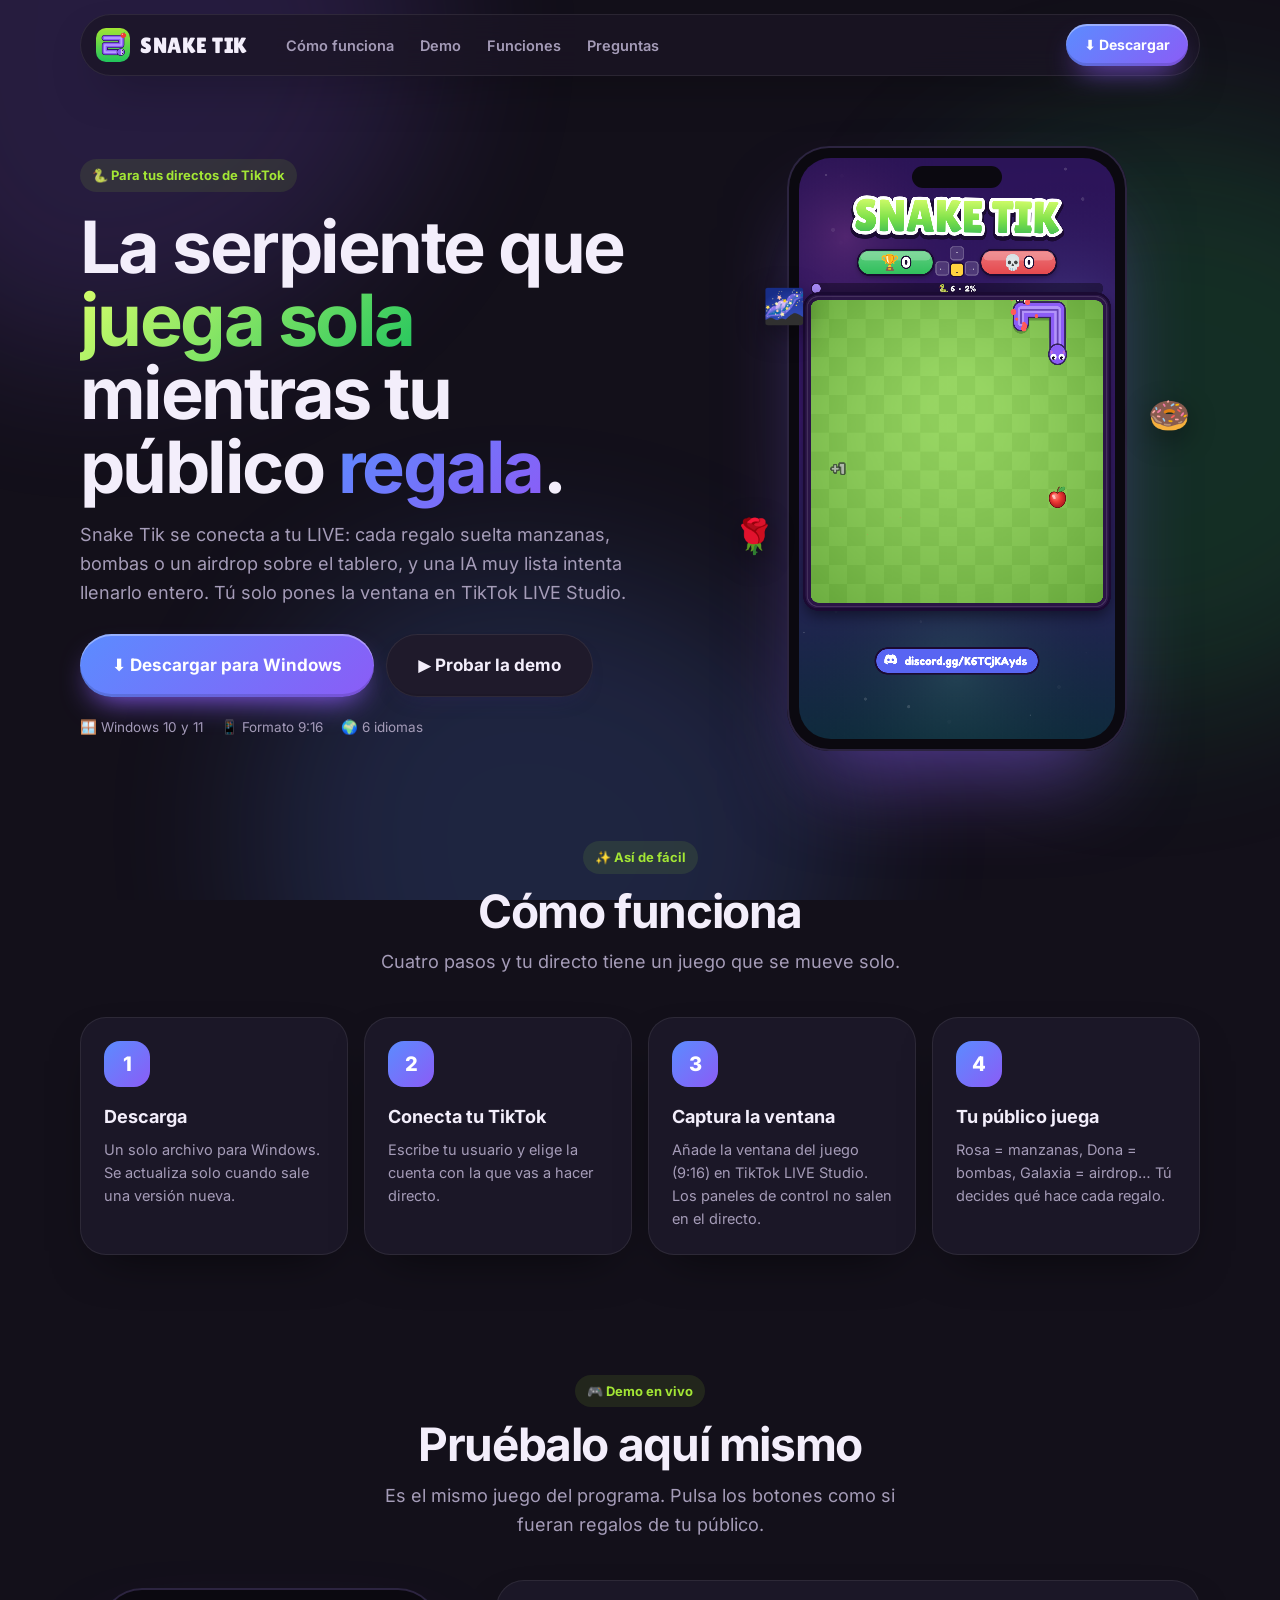
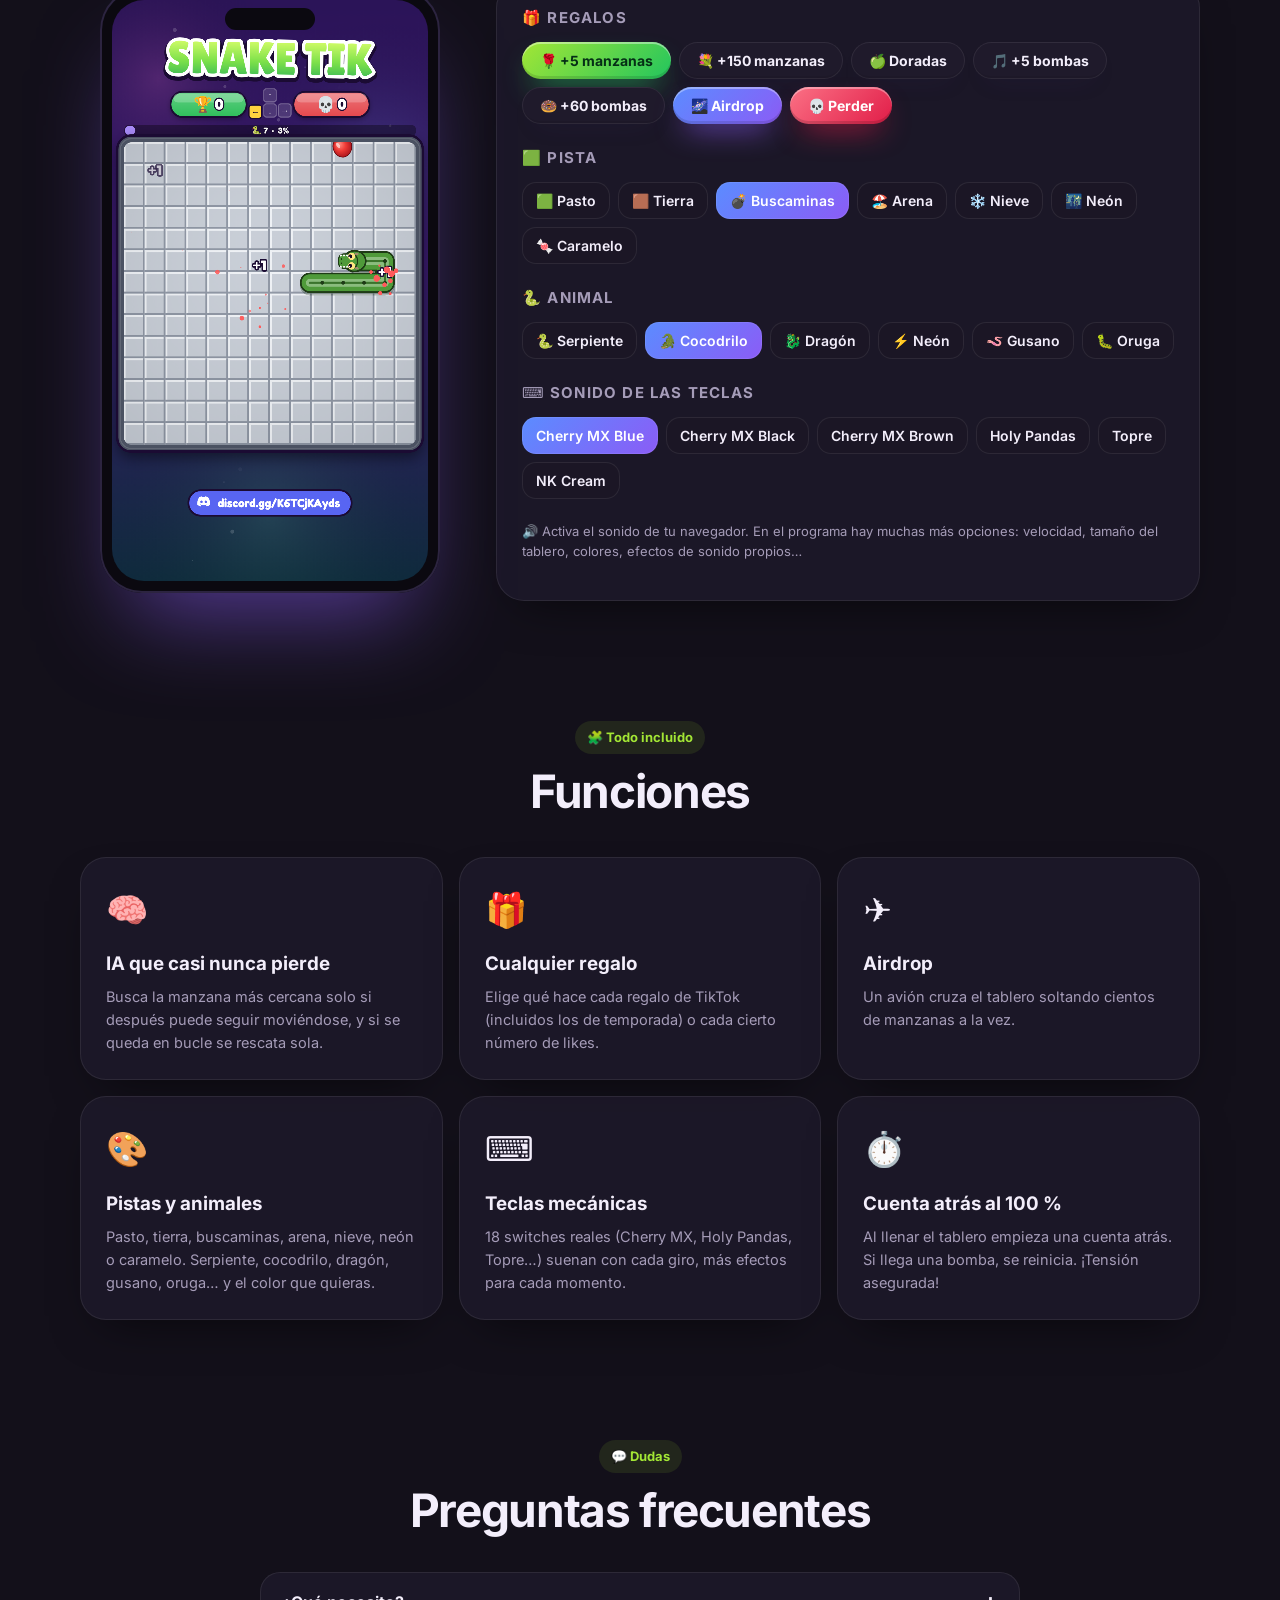
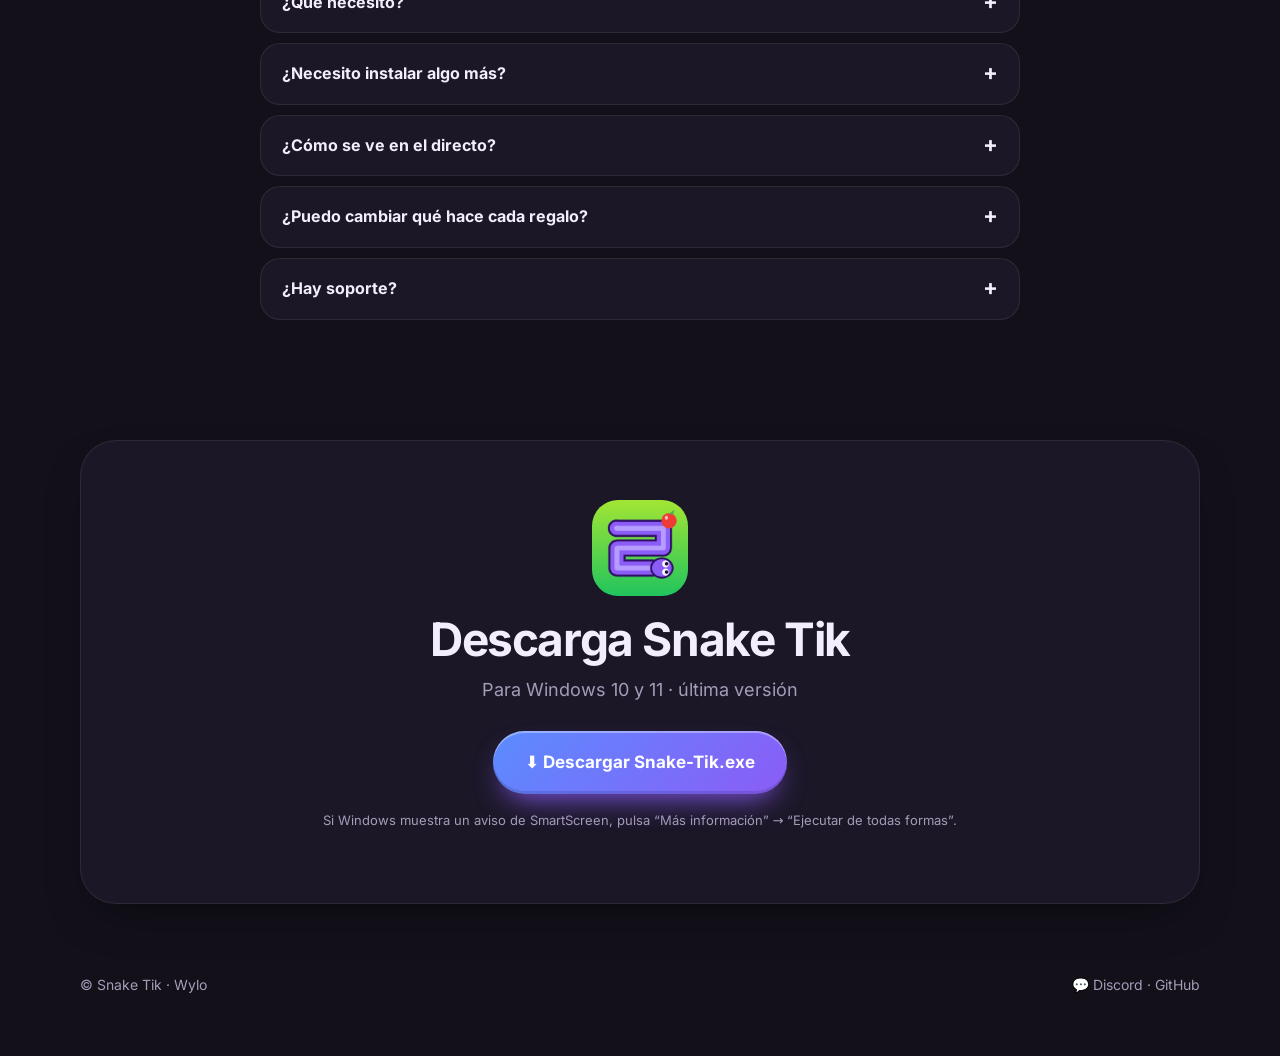
==== index.html @ a133d08a "Web de Snake Tik Co-Authored-By: Claude Opus 5.5 <noreply@anthropic.com>" ====
<!doctype html>
<html lang="es">
<head>
<meta charset="utf-8">
<meta name="viewport" content="width=device-width,initial-scale=1">
<title>Snake Tik · La serpiente que juega sola en tu directo de TikTok</title>
<meta name="description" content="Snake Tik: tu público regala en TikTok LIVE y la serpiente recibe manzanas, bombas o un airdrop. Juega sola con una IA que llena el tablero. Para Windows.">
<link rel="icon" href="/favicon.ico">
<meta property="og:title" content="Snake Tik"><meta property="og:description" content="La serpiente que juega sola en tu directo de TikTok."><meta property="og:image" content="/img/logo.png">
<link rel="stylesheet" href="/styles.css">
</head>
<body>
<div class="blobs"><i></i><i></i><i></i></div>

<nav class="nav">
  <a class="brand" href="#inicio"><img src="/img/logo.png" alt="">SNAKE TIK</a>
  <div class="links"><a href="#como">Cómo funciona</a><a href="#demo">Demo</a><a href="#funciones">Funciones</a><a href="#preguntas">Preguntas</a></div>
  <div class="grow"></div>
  <a class="btn btn-primary btn-sm jelly" href="#descargar">⬇️ Descargar</a>
</nav>

<header class="wrap hero" id="inicio">
  <div class="reveal">
    <span class="eyebrow">🐍 Para tus directos de TikTok</span>
    <h1>La serpiente que <span class="g">juega sola</span> mientras tu público <span class="v">regala</span>.</h1>
    <p class="lead">Snake Tik se conecta a tu LIVE: cada regalo suelta manzanas, bombas o un airdrop sobre el tablero, y una IA muy lista intenta llenarlo entero. Tú solo pones la ventana en TikTok LIVE Studio.</p>
    <div class="cta">
      <a class="btn btn-primary btn-lg jelly" href="#descargar">⬇️ Descargar para Windows</a>
      <a class="btn btn-ghost btn-lg jelly" href="#demo">▶ Probar la demo</a>
    </div>
    <div class="meta"><span>🪟 Windows 10 y 11</span><span>📱 Formato 9:16</span><span>🌍 6 idiomas</span></div>
  </div>
  <div class="reveal" style="position:relative">
    <div class="phone"><canvas id="heroCanvas" width="1080" height="1920"></canvas></div>
    <span class="float-gift" style="left:4%;top:60%">🌹</span>
    <span class="float-gift" style="right:2%;top:40%;animation-delay:-1.4s">🍩</span>
    <span class="float-gift" style="left:10%;top:22%;animation-delay:-2.6s">🌌</span>
  </div>
</header>

<section class="wrap" id="como">
  <div class="center reveal"><span class="eyebrow">✨ Así de fácil</span><h2>Cómo funciona</h2><p class="lead">Cuatro pasos y tu directo tiene un juego que se mueve solo.</p></div>
  <div class="steps">
    <div class="step reveal"><div class="num">1</div><h3>Descarga</h3><p>Un solo archivo para Windows. Se actualiza solo cuando sale una versión nueva.</p></div>
    <div class="step reveal"><div class="num">2</div><h3>Conecta tu TikTok</h3><p>Escribe tu usuario y elige la cuenta con la que vas a hacer directo.</p></div>
    <div class="step reveal"><div class="num">3</div><h3>Captura la ventana</h3><p>Añade la ventana del juego (9:16) en TikTok LIVE Studio. Los paneles de control no salen en el directo.</p></div>
    <div class="step reveal"><div class="num">4</div><h3>Tu público juega</h3><p>Rosa = manzanas, Dona = bombas, Galaxia = airdrop… Tú decides qué hace cada regalo.</p></div>
  </div>
</section>

<section class="wrap" id="demo">
  <div class="center reveal"><span class="eyebrow">🎮 Demo en vivo</span><h2>Pruébalo aquí mismo</h2><p class="lead">Es el mismo juego del programa. Pulsa los botones como si fueran regalos de tu público.</p></div>
  <div class="demo">
    <div class="phone reveal"><canvas id="demoCanvas" width="1080" height="1920"></canvas></div>
    <div class="panel reveal">
      <h3>🎁 Regalos</h3>
      <div class="row">
        <button class="btn btn-green btn-sm jelly" data-gift="apples,5">🌹 +5 manzanas</button>
        <button class="btn btn-ghost btn-sm jelly" data-gift="apples,150">💐 +150 manzanas</button>
        <button class="btn btn-ghost btn-sm jelly" data-gift="gold,3">🍏 Doradas</button>
        <button class="btn btn-ghost btn-sm jelly" data-gift="bombs,5">🎵 +5 bombas</button>
        <button class="btn btn-ghost btn-sm jelly" data-gift="bombs,60">🍩 +60 bombas</button>
        <button class="btn btn-primary btn-sm jelly" data-gift="airdrop,300">🌌 Airdrop</button>
        <button class="btn btn-danger btn-sm jelly" id="dLose">💀 Perder</button>
      </div>
      <h3>🟩 Pista</h3><div class="row" id="dBoards"></div>
      <h3>🐍 Animal</h3><div class="row" id="dAnimals"></div>
      <h3>⌨️ Sonido de las teclas</h3><div class="row" id="dKeys"></div>
      <p class="note">🔊 Activa el sonido de tu navegador. En el programa hay muchas más opciones: velocidad, tamaño del tablero, colores, efectos de sonido propios…</p>
    </div>
  </div>
</section>

<section class="wrap" id="funciones">
  <div class="center reveal"><span class="eyebrow">🧩 Todo incluido</span><h2>Funciones</h2></div>
  <div class="feats">
    <div class="feat reveal"><span class="ic">🧠</span><h3>IA que casi nunca pierde</h3><p>Busca la manzana más cercana solo si después puede seguir moviéndose, y si se queda en bucle se rescata sola.</p></div>
    <div class="feat reveal"><span class="ic">🎁</span><h3>Cualquier regalo</h3><p>Elige qué hace cada regalo de TikTok (incluidos los de temporada) o cada cierto número de likes.</p></div>
    <div class="feat reveal"><span class="ic">✈️</span><h3>Airdrop</h3><p>Un avión cruza el tablero soltando cientos de manzanas a la vez.</p></div>
    <div class="feat reveal"><span class="ic">🎨</span><h3>Pistas y animales</h3><p>Pasto, tierra, buscaminas, arena, nieve, neón o caramelo. Serpiente, cocodrilo, dragón, gusano, oruga… y el color que quieras.</p></div>
    <div class="feat reveal"><span class="ic">⌨️</span><h3>Teclas mecánicas</h3><p>18 switches reales (Cherry MX, Holy Pandas, Topre…) suenan con cada giro, más efectos para cada momento.</p></div>
    <div class="feat reveal"><span class="ic">⏱️</span><h3>Cuenta atrás al 100 %</h3><p>Al llenar el tablero empieza una cuenta atrás. Si llega una bomba, se reinicia. ¡Tensión asegurada!</p></div>
  </div>
</section>

<section class="wrap" id="preguntas">
  <div class="center reveal"><span class="eyebrow">💬 Dudas</span><h2>Preguntas frecuentes</h2></div>
  <div class="faq">
    <details class="reveal"><summary>¿Qué necesito?</summary><p>Un PC con Windows 10 u 11, Google Chrome y TikTok LIVE Studio (u otro programa para emitir) donde capturar la ventana del juego.</p></details>
    <details class="reveal"><summary>¿Necesito instalar algo más?</summary><p>No. Descargas Snake Tik, lo abres y listo. Se actualiza solo.</p></details>
    <details class="reveal"><summary>¿Cómo se ve en el directo?</summary><p>La ventana del juego está en formato vertical 9:16 (1080×1920). El panel donde configuras todo y el botón de perder no salen en el directo.</p></details>
    <details class="reveal"><summary>¿Puedo cambiar qué hace cada regalo?</summary><p>Sí: cualquier regalo activo de TikTok puede dar manzanas, manzanas doradas, bombas o un airdrop, en la cantidad que quieras.</p></details>
    <details class="reveal"><summary>¿Hay soporte?</summary><p>Sí, en nuestro Discord: <a href="https://discord.gg/K6TCjKAyds" target="_blank" rel="noopener">discord.gg/K6TCjKAyds</a></p></details>
  </div>
</section>

<section class="wrap" id="descargar">
  <div class="download reveal">
    <img src="/img/logo.png" alt="Snake Tik">
    <h2>Descarga Snake Tik</h2>
    <p class="lead" style="margin:0 auto 26px">Para Windows 10 y 11 · <span id="ver">última versión</span></p>
    <a class="btn btn-primary btn-lg jelly" id="dl" href="https://github.com/cristiancordova1207/Snake-Tik---Releases/raw/main/Snake-Tik.exe">⬇️ Descargar Snake-Tik.exe</a>
    <p class="note" style="margin-top:16px">Si Windows muestra un aviso de SmartScreen, pulsa “Más información” → “Ejecutar de todas formas”.</p>
  </div>
</section>

<div class="wrap"><footer><span>© Snake Tik · Wylo</span><span><a href="https://discord.gg/K6TCjKAyds" target="_blank" rel="noopener">💬 Discord</a> · <a href="https://github.com/cristiancordova1207/Snake-Tik---Releases" target="_blank" rel="noopener">GitHub</a></span></footer></div>

<script src="/ui/snake-core.js"></script>
<script src="/ui/sfx.js"></script>
<script src="/ui/i18n.js"></script>
<script src="/ui/render.js"></script>
<script src="/main.js"></script>
</body>
</html>
---- styles.css ----
@font-face { font-family: Inter; src: url(/ui/fonts/Inter.woff2) format('woff2'); font-weight: 100 900; font-display: swap; }
@font-face { font-family: Lilita; src: url(/ui/fonts/LilitaOne.woff2) format('woff2'); font-display: swap; }
@font-face { font-family: Fredoka; src: url(/ui/fonts/Fredoka.woff2) format('woff2'); font-weight: 300 700; font-display: swap; }
:root {
  --bg: #13101a; --bg2: #1b1625; --card: #1f1a2bcc; --card-solid: #1f1a2b; --text: #f3eefb; --muted: #a59cb8; --line: #ffffff14;
  --violet: #8b5cf6; --blue: #5b8cff; --pink: #ff7aa2; --green: #4ade80; --lime: #a3e635; --amber: #ffb648;
  --grad: linear-gradient(135deg, var(--blue), var(--violet)); --grad-green: linear-gradient(135deg, #a3e635, #22c55e);
  --shadow: 0 20px 50px -24px rgba(0, 0, 0, .7);
  --spring: cubic-bezier(.34, 1.56, .64, 1); --out: cubic-bezier(.16, 1, .3, 1);
  color-scheme: dark;
}
* { box-sizing: border-box; }
html { scroll-behavior: smooth; }
body { margin: 0; font: 16px/1.6 Inter, system-ui, sans-serif; color: var(--text); background: var(--bg); overflow-x: hidden; }
a { color: inherit; }
img { display: block; }

.blobs { position: fixed; inset: 0; z-index: -1; overflow: hidden; pointer-events: none; }
.blobs i { position: absolute; width: 46vmax; height: 46vmax; filter: blur(80px); opacity: .17; border-radius: 42% 58% 63% 37% / 41% 44% 56% 59%; animation: blob 22s ease-in-out infinite alternate; }
.blobs i:nth-child(1) { background: #8b5cf6; top: -18vmax; left: -12vmax; }
.blobs i:nth-child(2) { background: #22c55e; top: 10vmax; right: -16vmax; animation-delay: -6s; animation-duration: 26s; }
.blobs i:nth-child(3) { background: #5b8cff; bottom: -20vmax; left: 20vmax; animation-delay: -12s; }
@keyframes blob {
  0% { transform: translate(0, 0) rotate(0) scale(1); }
  50% { transform: translate(6vmax, 4vmax) rotate(40deg) scale(1.08); border-radius: 60% 40% 35% 65% / 55% 62% 38% 45%; }
  100% { transform: translate(-4vmax, 6vmax) rotate(-20deg) scale(.95); }
}

/* ---------- botones gelatinosos (como fluxy) ---------- */
.btn { position: relative; display: inline-flex; align-items: center; justify-content: center; gap: 10px; text-decoration: none; font-weight: 700; border: 0; cursor: pointer; border-radius: 999px;
  padding: 14px 24px; font-size: 15.5px; font-family: inherit; color: var(--text); transition: transform .35s var(--spring), box-shadow .3s; overflow: hidden; }
.btn-sm { padding: 10px 18px; font-size: 14px; }
.btn-lg { padding: 18px 32px; font-size: 17px; }
.btn-primary { background: var(--grad); color: #fff; box-shadow: inset 0 2px 0 rgba(255,255,255,.35), inset 0 -3px 0 rgba(0,0,0,.12), 0 14px 30px -12px var(--violet); }
.btn-green { background: var(--grad-green); color: #052e16; box-shadow: inset 0 2px 0 rgba(255,255,255,.4), inset 0 -3px 0 rgba(0,0,0,.12), 0 14px 30px -12px #22c55e; }
.btn-ghost { background: var(--card-solid); color: var(--text); box-shadow: inset 0 -3px 0 rgba(0,0,0,.06), 0 10px 26px -16px rgba(60, 40, 120, .4), inset 0 0 0 1px var(--line); }
.btn-danger { background: linear-gradient(135deg, #fb7185, #e11d48); color: #fff; box-shadow: inset 0 2px 0 rgba(255,255,255,.35), inset 0 -3px 0 rgba(0,0,0,.15), 0 14px 30px -12px #e11d48; }
.btn:hover { transform: translateY(-3px) scale(1.04); }
.btn:active { transform: scale(1.1, .86); transition-duration: .08s; }
.jelly.wobble { animation: jelly .7s var(--spring); }
@keyframes jelly { 0% { transform: scale(1); } 25% { transform: scale(1.14, .84); } 45% { transform: scale(.9, 1.1); } 65% { transform: scale(1.05, .96); } 82% { transform: scale(.98, 1.02); } 100% { transform: scale(1); } }
.btn .goo { position: absolute; width: 12px; height: 12px; margin: -6px 0 0 -6px; border-radius: 50%; background: #fff; opacity: .35; pointer-events: none; animation: goo .7s var(--out) forwards; }
@keyframes goo { to { transform: scale(18); opacity: 0; } }

/* ---------- navegación ---------- */
.nav { position: sticky; top: 14px; z-index: 10; margin: 14px auto 0; width: min(1120px, calc(100% - 32px)); display: flex; align-items: center; gap: 8px; padding: 10px 12px 10px 16px;
  border-radius: 999px; background: rgba(27, 22, 37, .72); backdrop-filter: blur(14px); box-shadow: inset 0 0 0 1px var(--line), var(--shadow); }
.brand { display: flex; align-items: center; gap: 10px; text-decoration: none; font: 22px Lilita, sans-serif; letter-spacing: .5px; }
.brand img { width: 34px; height: 34px; border-radius: 10px; }
.nav .links { display: flex; gap: 2px; margin-left: 18px; }
.nav .links a { text-decoration: none; color: var(--muted); font-weight: 600; font-size: 14.5px; padding: 8px 12px; border-radius: 12px; transition: color .2s, background .2s; }
.nav .links a:hover { color: var(--text); background: rgba(255,255,255,.05); }
.nav .grow { flex: 1; }

/* ---------- secciones ---------- */
.wrap { width: min(1120px, calc(100% - 32px)); margin: 0 auto; }
section { padding: 90px 0 30px; }
.eyebrow { display: inline-flex; align-items: center; gap: 8px; font-size: 13px; font-weight: 700; color: var(--lime); background: rgba(163, 230, 53, .1); padding: 6px 12px; border-radius: 999px; }
h1 { font-size: clamp(42px, 6vw, 72px); line-height: 1.02; letter-spacing: -.035em; margin: 18px 0; }
h1 .g { background: linear-gradient(135deg, #d9ff6b, #22c55e); -webkit-background-clip: text; background-clip: text; color: transparent; }
h1 .v { background: var(--grad); -webkit-background-clip: text; background-clip: text; color: transparent; }
h2 { font-size: clamp(30px, 4vw, 46px); letter-spacing: -.03em; margin: 12px 0; line-height: 1.1; }
.lead { color: var(--muted); font-size: 18px; max-width: 560px; }
.center { text-align: center; }
.center .lead { margin: 0 auto; }

/* héroe */
.hero { display: grid; grid-template-columns: 1.1fr .9fr; gap: 40px; align-items: center; padding-top: 70px; }
.hero .cta { display: flex; gap: 12px; flex-wrap: wrap; margin-top: 26px; }
.hero .meta { display: flex; gap: 18px; margin-top: 20px; color: var(--muted); font-size: 13.5px; flex-wrap: wrap; }
.phone { position: relative; width: min(340px, 82vw); aspect-ratio: 9 / 16; margin: 0 auto; border-radius: 42px; padding: 12px; background: #0b0910;
  box-shadow: inset 0 0 0 2px #2c2440, 0 50px 90px -30px rgba(139, 92, 246, .55); animation: bob 6s ease-in-out infinite; }
.phone canvas { width: 100%; height: 100%; border-radius: 32px; display: block; }
.phone::before { content: ""; position: absolute; top: 20px; left: 50%; width: 90px; height: 22px; margin-left: -45px; border-radius: 999px; background: #0b0910; z-index: 2; }
@keyframes bob { 50% { transform: translateY(-12px) rotate(-1deg); } }
.float-gift { position: absolute; font-size: 34px; animation: up 4s ease-in-out infinite; filter: drop-shadow(0 8px 14px rgba(0,0,0,.4)); }
@keyframes up { 0% { transform: translateY(10px) scale(.9); opacity: 0; } 20% { opacity: 1; } 100% { transform: translateY(-120px) scale(1.1); opacity: 0; } }

/* pasos */
.steps { display: grid; grid-template-columns: repeat(4, 1fr); gap: 16px; margin-top: 40px; }
.step { background: var(--card); border-radius: 26px; padding: 24px; box-shadow: inset 0 0 0 1px var(--line), var(--shadow); transition: transform .4s var(--spring); }
.step:hover { transform: translateY(-8px) rotate(-1deg); }
.step .num { width: 46px; height: 46px; border-radius: 16px; display: grid; place-items: center; font-weight: 800; font-size: 20px; color: #fff; background: var(--grad); }
.step:hover .num { animation: jelly .7s var(--spring); }
.step h3 { margin: 16px 0 6px; font-size: 18px; }
.step p { margin: 0; color: var(--muted); font-size: 14.5px; }

/* demo */
.demo { display: grid; grid-template-columns: 380px 1fr; gap: 36px; align-items: center; margin-top: 40px; }
.panel { background: var(--card); border-radius: 28px; padding: 26px; box-shadow: inset 0 0 0 1px var(--line), var(--shadow); }
.panel h3 { margin: 0 0 12px; font-size: 15px; color: var(--muted); text-transform: uppercase; letter-spacing: .08em; }
.panel .row { display: flex; gap: 8px; flex-wrap: wrap; margin-bottom: 22px; }
.chip { border: 0; cursor: pointer; padding: 10px 14px; border-radius: 14px; background: var(--bg2); color: var(--text); font: 600 14px Inter, sans-serif; box-shadow: inset 0 0 0 1px var(--line); transition: transform .3s var(--spring); }
.chip:hover { transform: translateY(-3px); }
.chip.on { background: var(--grad); color: #fff; }
.note { color: var(--muted); font-size: 13px; }

/* características */
.feats { display: grid; grid-template-columns: repeat(3, 1fr); gap: 16px; margin-top: 40px; }
.feat { background: var(--card); border-radius: 26px; padding: 26px; box-shadow: inset 0 0 0 1px var(--line), var(--shadow); transition: transform .4s var(--spring); }
.feat:hover { transform: translateY(-6px) scale(1.02); }
.feat .ic { font-size: 34px; display: inline-block; transition: transform .5s var(--spring); }
.feat:hover .ic { transform: rotate(-10deg) scale(1.2); }
.feat h3 { margin: 12px 0 6px; }
.feat p { margin: 0; color: var(--muted); font-size: 14.5px; }

/* preguntas */
.faq { max-width: 760px; margin: 36px auto 0; display: grid; gap: 10px; }
.faq details { background: var(--card); border-radius: 20px; padding: 18px 22px; box-shadow: inset 0 0 0 1px var(--line); }
.faq summary { cursor: pointer; font-weight: 700; list-style: none; display: flex; justify-content: space-between; }
.faq summary::after { content: "+"; font-size: 22px; line-height: 1; transition: transform .3s var(--spring); }
.faq details[open] summary::after { transform: rotate(45deg); }
.faq p { color: var(--muted); margin: 10px 0 0; }

/* descarga */
.download { text-align: center; background: var(--card); border-radius: 36px; padding: 60px 30px; box-shadow: inset 0 0 0 1px var(--line), var(--shadow); position: relative; overflow: hidden; }
.download img { width: 96px; height: 96px; border-radius: 26px; margin: 0 auto 18px; animation: bob 5s ease-in-out infinite; }
footer { padding: 40px 0 60px; color: var(--muted); font-size: 14px; display: flex; gap: 16px; justify-content: space-between; flex-wrap: wrap; }
footer a { text-decoration: none; }
footer a:hover { color: var(--text); }

/* aparición al hacer scroll */
.reveal { opacity: 0; transform: translateY(26px); transition: opacity .8s var(--out), transform .8s var(--out); }
.reveal.in { opacity: 1; transform: none; }

@media (max-width: 900px) {
  .hero, .demo { grid-template-columns: 1fr; }
  .steps, .feats { grid-template-columns: 1fr 1fr; }
  .nav .links { display: none; }
}
@media (max-width: 560px) { .steps, .feats { grid-template-columns: 1fr; } }
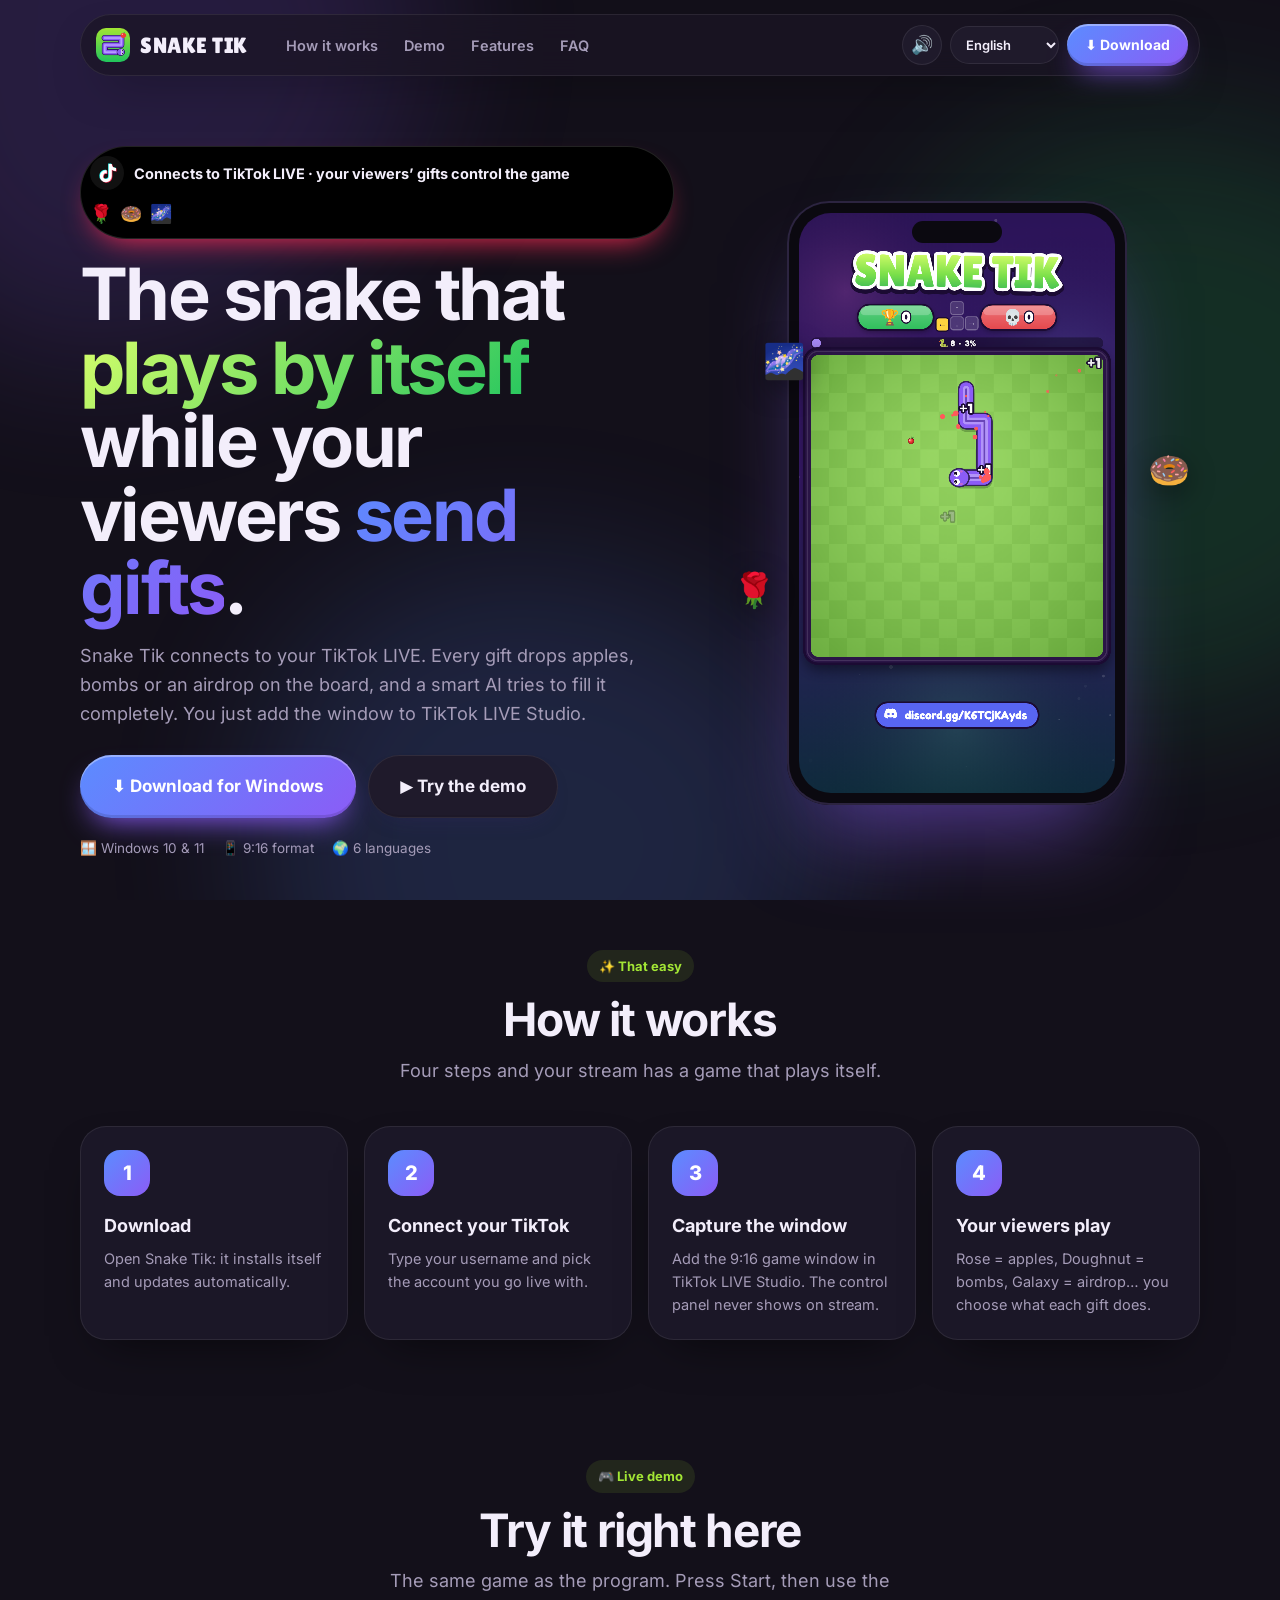
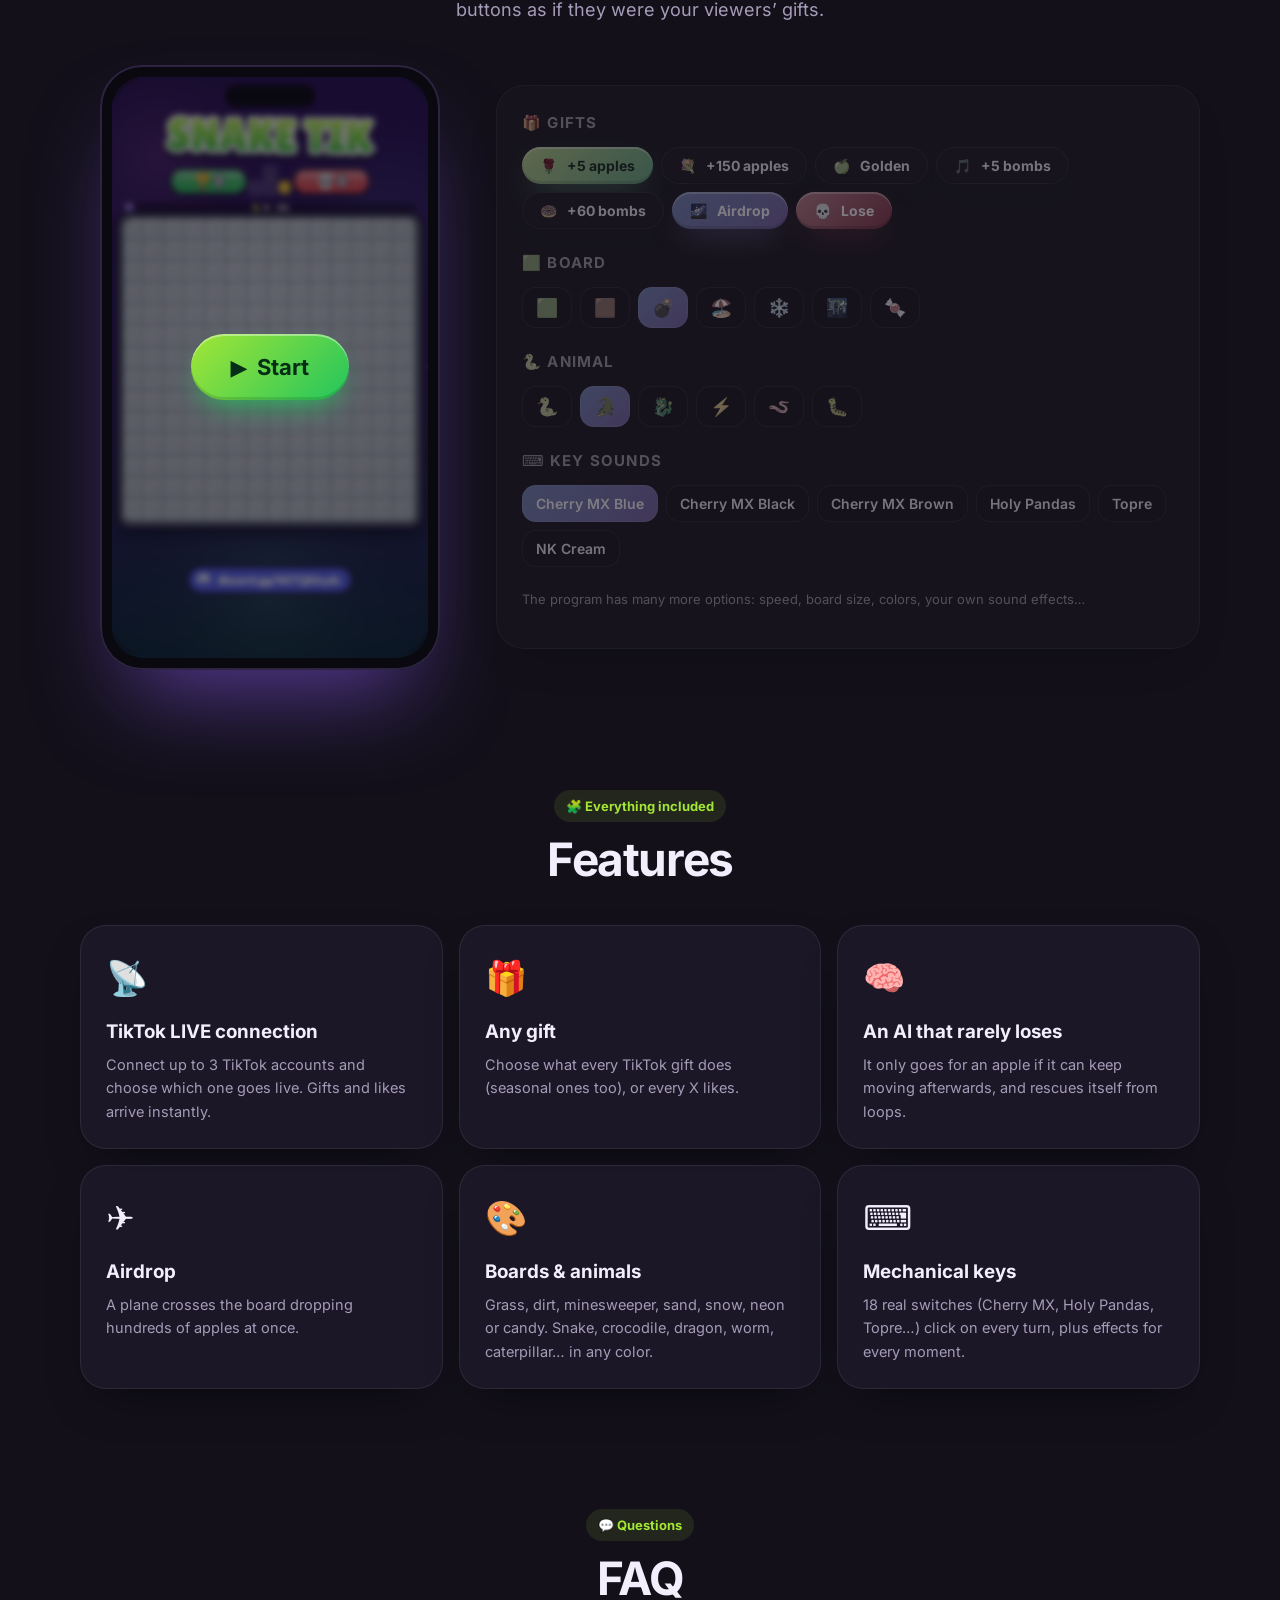
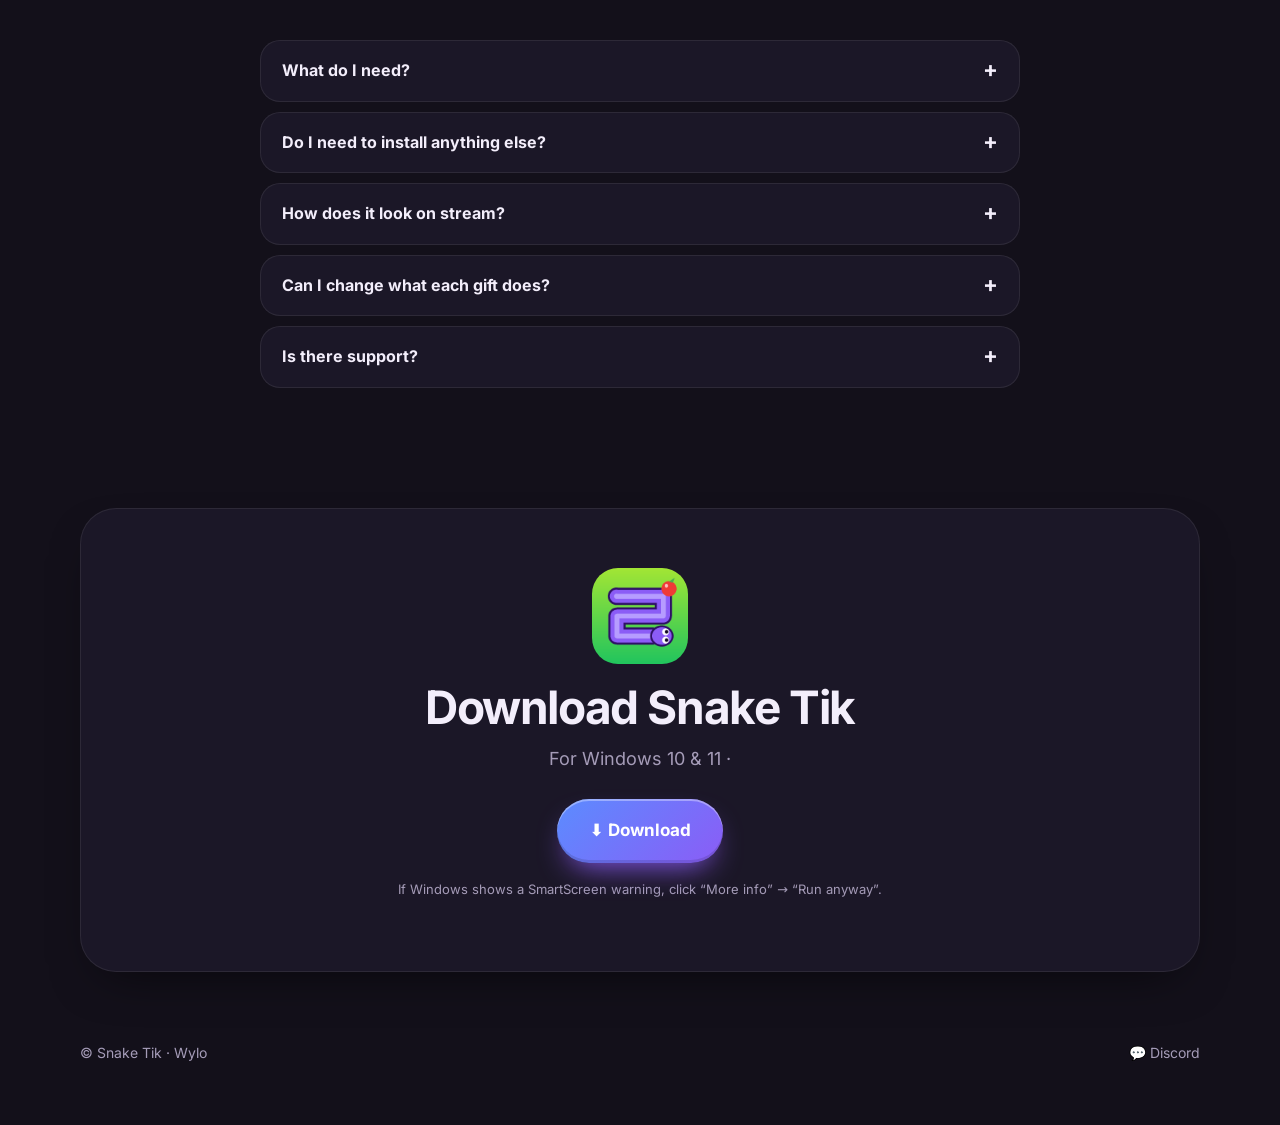
==== commit e68e407a: "Web en inglés con idiomas, botón Start en la demo, silenciar, TikTok primero y descarga directa Co-A" ====
--- a/index.html
+++ b/index.html
@@ -1,34 +1,40 @@
 <!doctype html>
-<html lang="es">
+<html lang="en">
 <head>
 <meta charset="utf-8">
 <meta name="viewport" content="width=device-width,initial-scale=1">
-<title>Snake Tik · La serpiente que juega sola en tu directo de TikTok</title>
-<meta name="description" content="Snake Tik: tu público regala en TikTok LIVE y la serpiente recibe manzanas, bombas o un airdrop. Juega sola con una IA que llena el tablero. Para Windows.">
+<title>Snake Tik · The snake game for your TikTok LIVE</title>
+<meta name="description" content="Snake Tik connects to your TikTok LIVE: your viewers' gifts drop apples, bombs or an airdrop on the board while the snake plays by itself. For Windows.">
 <link rel="icon" href="/favicon.ico">
-<meta property="og:title" content="Snake Tik"><meta property="og:description" content="La serpiente que juega sola en tu directo de TikTok."><meta property="og:image" content="/img/logo.png">
-<link rel="stylesheet" href="/styles.css">
+<meta property="og:title" content="Snake Tik"><meta property="og:description" content="The snake game controlled by your TikTok LIVE gifts."><meta property="og:image" content="/img/logo.png">
+<link rel="stylesheet" href="/styles.css?v=101">
 </head>
 <body>
 <div class="blobs"><i></i><i></i><i></i></div>
 
 <nav class="nav">
-  <a class="brand" href="#inicio"><img src="/img/logo.png" alt="">SNAKE TIK</a>
-  <div class="links"><a href="#como">Cómo funciona</a><a href="#demo">Demo</a><a href="#funciones">Funciones</a><a href="#preguntas">Preguntas</a></div>
+  <a class="brand" href="#top"><img src="/img/logo.png" alt="">SNAKE TIK</a>
+  <div class="links"><a href="#how" data-t="navHow"></a><a href="#demo" data-t="navDemo"></a><a href="#features" data-t="navFeatures"></a><a href="#faq" data-t="navFaq"></a></div>
   <div class="grow"></div>
-  <a class="btn btn-primary btn-sm jelly" href="#descargar">⬇️ Descargar</a>
+  <button class="icon-btn" id="mute" title="Sound"></button>
+  <select id="lang" class="lang" aria-label="Language"></select>
+  <a class="btn btn-primary btn-sm jelly dl" href="/download" data-t="download"></a>
 </nav>
 
-<header class="wrap hero" id="inicio">
+<header class="wrap hero" id="top">
   <div class="reveal">
-    <span class="eyebrow">🐍 Para tus directos de TikTok</span>
-    <h1>La serpiente que <span class="g">juega sola</span> mientras tu público <span class="v">regala</span>.</h1>
-    <p class="lead">Snake Tik se conecta a tu LIVE: cada regalo suelta manzanas, bombas o un airdrop sobre el tablero, y una IA muy lista intenta llenarlo entero. Tú solo pones la ventana en TikTok LIVE Studio.</p>
+    <div class="tt-badge">
+      <svg class="tt" viewBox="0 0 48 48" aria-hidden="true"><path fill="#25F4EE" d="M33.6 6h-6.1v24.4a5.6 5.6 0 1 1-4-5.4v-6.3A11.9 11.9 0 1 0 33.6 30V17.3a14.6 14.6 0 0 0 8.4 2.7v-6.1A8.4 8.4 0 0 1 33.6 6z" transform="translate(-1.2 -1)"/><path fill="#FE2C55" d="M33.6 6h-6.1v24.4a5.6 5.6 0 1 1-4-5.4v-6.3A11.9 11.9 0 1 0 33.6 30V17.3a14.6 14.6 0 0 0 8.4 2.7v-6.1A8.4 8.4 0 0 1 33.6 6z" transform="translate(1.2 1)"/><path fill="#fff" d="M33.6 6h-6.1v24.4a5.6 5.6 0 1 1-4-5.4v-6.3A11.9 11.9 0 1 0 33.6 30V17.3a14.6 14.6 0 0 0 8.4 2.7v-6.1A8.4 8.4 0 0 1 33.6 6z"/></svg>
+      <span data-t="ttBadge"></span>
+      <span class="gifts-row">🌹 🍩 🌌</span>
+    </div>
+    <h1 data-t-html="heroTitle"></h1>
+    <p class="lead" data-t="heroLead"></p>
     <div class="cta">
-      <a class="btn btn-primary btn-lg jelly" href="#descargar">⬇️ Descargar para Windows</a>
-      <a class="btn btn-ghost btn-lg jelly" href="#demo">▶ Probar la demo</a>
+      <a class="btn btn-primary btn-lg jelly dl" href="/download"><span data-t="downloadWin"></span></a>
+      <a class="btn btn-ghost btn-lg jelly" href="#demo" data-t="tryDemo"></a>
     </div>
-    <div class="meta"><span>🪟 Windows 10 y 11</span><span>📱 Formato 9:16</span><span>🌍 6 idiomas</span></div>
+    <div class="meta"><span data-t="metaWin"></span><span data-t="meta916"></span><span data-t="metaLang"></span></div>
   </div>
   <div class="reveal" style="position:relative">
     <div class="phone"><canvas id="heroCanvas" width="1080" height="1920"></canvas></div>
@@ -38,78 +44,82 @@
   </div>
 </header>
 
-<section class="wrap" id="como">
-  <div class="center reveal"><span class="eyebrow">✨ Así de fácil</span><h2>Cómo funciona</h2><p class="lead">Cuatro pasos y tu directo tiene un juego que se mueve solo.</p></div>
+<section class="wrap" id="how">
+  <div class="center reveal"><span class="eyebrow" data-t="howEyebrow"></span><h2 data-t="howTitle"></h2><p class="lead" data-t="howLead"></p></div>
   <div class="steps">
-    <div class="step reveal"><div class="num">1</div><h3>Descarga</h3><p>Un solo archivo para Windows. Se actualiza solo cuando sale una versión nueva.</p></div>
-    <div class="step reveal"><div class="num">2</div><h3>Conecta tu TikTok</h3><p>Escribe tu usuario y elige la cuenta con la que vas a hacer directo.</p></div>
-    <div class="step reveal"><div class="num">3</div><h3>Captura la ventana</h3><p>Añade la ventana del juego (9:16) en TikTok LIVE Studio. Los paneles de control no salen en el directo.</p></div>
-    <div class="step reveal"><div class="num">4</div><h3>Tu público juega</h3><p>Rosa = manzanas, Dona = bombas, Galaxia = airdrop… Tú decides qué hace cada regalo.</p></div>
+    <div class="step reveal"><div class="num">1</div><h3 data-t="s1t"></h3><p data-t="s1p"></p></div>
+    <div class="step reveal"><div class="num">2</div><h3 data-t="s2t"></h3><p data-t="s2p"></p></div>
+    <div class="step reveal"><div class="num">3</div><h3 data-t="s3t"></h3><p data-t="s3p"></p></div>
+    <div class="step reveal"><div class="num">4</div><h3 data-t="s4t"></h3><p data-t="s4p"></p></div>
   </div>
 </section>
 
 <section class="wrap" id="demo">
-  <div class="center reveal"><span class="eyebrow">🎮 Demo en vivo</span><h2>Pruébalo aquí mismo</h2><p class="lead">Es el mismo juego del programa. Pulsa los botones como si fueran regalos de tu público.</p></div>
+  <div class="center reveal"><span class="eyebrow" data-t="demoEyebrow"></span><h2 data-t="demoTitle"></h2><p class="lead" data-t="demoLead"></p></div>
   <div class="demo">
-    <div class="phone reveal"><canvas id="demoCanvas" width="1080" height="1920"></canvas></div>
-    <div class="panel reveal">
-      <h3>🎁 Regalos</h3>
+    <div class="phone reveal">
+      <canvas id="demoCanvas" width="1080" height="1920"></canvas>
+      <div class="start" id="startOverlay"><button class="btn btn-green btn-lg jelly" id="start">▶ <span data-t="start"></span></button></div>
+    </div>
+    <div class="panel reveal" id="demoPanel">
+      <h3 data-t="gifts"></h3>
       <div class="row">
-        <button class="btn btn-green btn-sm jelly" data-gift="apples,5">🌹 +5 manzanas</button>
-        <button class="btn btn-ghost btn-sm jelly" data-gift="apples,150">💐 +150 manzanas</button>
-        <button class="btn btn-ghost btn-sm jelly" data-gift="gold,3">🍏 Doradas</button>
-        <button class="btn btn-ghost btn-sm jelly" data-gift="bombs,5">🎵 +5 bombas</button>
-        <button class="btn btn-ghost btn-sm jelly" data-gift="bombs,60">🍩 +60 bombas</button>
-        <button class="btn btn-primary btn-sm jelly" data-gift="airdrop,300">🌌 Airdrop</button>
-        <button class="btn btn-danger btn-sm jelly" id="dLose">💀 Perder</button>
+        <button class="btn btn-green btn-sm jelly" data-gift="apples,5">🌹 <span data-t="g5apples"></span></button>
+        <button class="btn btn-ghost btn-sm jelly" data-gift="apples,150">💐 <span data-t="g150apples"></span></button>
+        <button class="btn btn-ghost btn-sm jelly" data-gift="gold,3">🍏 <span data-t="gGold"></span></button>
+        <button class="btn btn-ghost btn-sm jelly" data-gift="bombs,5">🎵 <span data-t="g5bombs"></span></button>
+        <button class="btn btn-ghost btn-sm jelly" data-gift="bombs,60">🍩 <span data-t="g60bombs"></span></button>
+        <button class="btn btn-primary btn-sm jelly" data-gift="airdrop,300">🌌 <span data-t="gAirdrop"></span></button>
+        <button class="btn btn-danger btn-sm jelly" id="dLose">💀 <span data-t="gLose"></span></button>
       </div>
-      <h3>🟩 Pista</h3><div class="row" id="dBoards"></div>
-      <h3>🐍 Animal</h3><div class="row" id="dAnimals"></div>
-      <h3>⌨️ Sonido de las teclas</h3><div class="row" id="dKeys"></div>
-      <p class="note">🔊 Activa el sonido de tu navegador. En el programa hay muchas más opciones: velocidad, tamaño del tablero, colores, efectos de sonido propios…</p>
+      <h3 data-t="board"></h3><div class="row" id="dBoards"></div>
+      <h3 data-t="animal"></h3><div class="row" id="dAnimals"></div>
+      <h3 data-t="keys"></h3><div class="row" id="dKeys"></div>
+      <p class="note" data-t="demoNote"></p>
     </div>
   </div>
 </section>
 
-<section class="wrap" id="funciones">
-  <div class="center reveal"><span class="eyebrow">🧩 Todo incluido</span><h2>Funciones</h2></div>
+<section class="wrap" id="features">
+  <div class="center reveal"><span class="eyebrow" data-t="featEyebrow"></span><h2 data-t="featTitle"></h2></div>
   <div class="feats">
-    <div class="feat reveal"><span class="ic">🧠</span><h3>IA que casi nunca pierde</h3><p>Busca la manzana más cercana solo si después puede seguir moviéndose, y si se queda en bucle se rescata sola.</p></div>
-    <div class="feat reveal"><span class="ic">🎁</span><h3>Cualquier regalo</h3><p>Elige qué hace cada regalo de TikTok (incluidos los de temporada) o cada cierto número de likes.</p></div>
-    <div class="feat reveal"><span class="ic">✈️</span><h3>Airdrop</h3><p>Un avión cruza el tablero soltando cientos de manzanas a la vez.</p></div>
-    <div class="feat reveal"><span class="ic">🎨</span><h3>Pistas y animales</h3><p>Pasto, tierra, buscaminas, arena, nieve, neón o caramelo. Serpiente, cocodrilo, dragón, gusano, oruga… y el color que quieras.</p></div>
-    <div class="feat reveal"><span class="ic">⌨️</span><h3>Teclas mecánicas</h3><p>18 switches reales (Cherry MX, Holy Pandas, Topre…) suenan con cada giro, más efectos para cada momento.</p></div>
-    <div class="feat reveal"><span class="ic">⏱️</span><h3>Cuenta atrás al 100 %</h3><p>Al llenar el tablero empieza una cuenta atrás. Si llega una bomba, se reinicia. ¡Tensión asegurada!</p></div>
+    <div class="feat reveal"><span class="ic">📡</span><h3 data-t="f0t"></h3><p data-t="f0p"></p></div>
+    <div class="feat reveal"><span class="ic">🎁</span><h3 data-t="f1t"></h3><p data-t="f1p"></p></div>
+    <div class="feat reveal"><span class="ic">🧠</span><h3 data-t="f2t"></h3><p data-t="f2p"></p></div>
+    <div class="feat reveal"><span class="ic">✈️</span><h3 data-t="f3t"></h3><p data-t="f3p"></p></div>
+    <div class="feat reveal"><span class="ic">🎨</span><h3 data-t="f4t"></h3><p data-t="f4p"></p></div>
+    <div class="feat reveal"><span class="ic">⌨️</span><h3 data-t="f5t"></h3><p data-t="f5p"></p></div>
   </div>
 </section>
 
-<section class="wrap" id="preguntas">
-  <div class="center reveal"><span class="eyebrow">💬 Dudas</span><h2>Preguntas frecuentes</h2></div>
+<section class="wrap" id="faq">
+  <div class="center reveal"><span class="eyebrow" data-t="faqEyebrow"></span><h2 data-t="faqTitle"></h2></div>
   <div class="faq">
-    <details class="reveal"><summary>¿Qué necesito?</summary><p>Un PC con Windows 10 u 11, Google Chrome y TikTok LIVE Studio (u otro programa para emitir) donde capturar la ventana del juego.</p></details>
-    <details class="reveal"><summary>¿Necesito instalar algo más?</summary><p>No. Descargas Snake Tik, lo abres y listo. Se actualiza solo.</p></details>
-    <details class="reveal"><summary>¿Cómo se ve en el directo?</summary><p>La ventana del juego está en formato vertical 9:16 (1080×1920). El panel donde configuras todo y el botón de perder no salen en el directo.</p></details>
-    <details class="reveal"><summary>¿Puedo cambiar qué hace cada regalo?</summary><p>Sí: cualquier regalo activo de TikTok puede dar manzanas, manzanas doradas, bombas o un airdrop, en la cantidad que quieras.</p></details>
-    <details class="reveal"><summary>¿Hay soporte?</summary><p>Sí, en nuestro Discord: <a href="https://discord.gg/K6TCjKAyds" target="_blank" rel="noopener">discord.gg/K6TCjKAyds</a></p></details>
+    <details class="reveal"><summary data-t="q1"></summary><p data-t="a1"></p></details>
+    <details class="reveal"><summary data-t="q2"></summary><p data-t="a2"></p></details>
+    <details class="reveal"><summary data-t="q3"></summary><p data-t="a3"></p></details>
+    <details class="reveal"><summary data-t="q4"></summary><p data-t="a4"></p></details>
+    <details class="reveal"><summary data-t="q5"></summary><p><span data-t="a5"></span> <a href="https://discord.gg/K6TCjKAyds" target="_blank" rel="noopener">discord.gg/K6TCjKAyds</a></p></details>
   </div>
 </section>
 
-<section class="wrap" id="descargar">
+<section class="wrap" id="get">
   <div class="download reveal">
     <img src="/img/logo.png" alt="Snake Tik">
-    <h2>Descarga Snake Tik</h2>
-    <p class="lead" style="margin:0 auto 26px">Para Windows 10 y 11 · <span id="ver">última versión</span></p>
-    <a class="btn btn-primary btn-lg jelly" id="dl" href="https://github.com/cristiancordova1207/Snake-Tik---Releases/raw/main/Snake-Tik.exe">⬇️ Descargar Snake-Tik.exe</a>
-    <p class="note" style="margin-top:16px">Si Windows muestra un aviso de SmartScreen, pulsa “Más información” → “Ejecutar de todas formas”.</p>
+    <h2 data-t="getTitle"></h2>
+    <p class="lead" style="margin:0 auto 26px"><span data-t="getLead"></span> · <span id="ver"></span></p>
+    <a class="btn btn-primary btn-lg jelly dl" href="/download" data-t="download"></a>
+    <p class="note" style="margin-top:16px" data-t="smartscreen"></p>
   </div>
 </section>
 
-<div class="wrap"><footer><span>© Snake Tik · Wylo</span><span><a href="https://discord.gg/K6TCjKAyds" target="_blank" rel="noopener">💬 Discord</a> · <a href="https://github.com/cristiancordova1207/Snake-Tik---Releases" target="_blank" rel="noopener">GitHub</a></span></footer></div>
+<div class="wrap"><footer><span>© Snake Tik · Wylo</span><span><a href="https://discord.gg/K6TCjKAyds" target="_blank" rel="noopener">💬 Discord</a></span></footer></div>
 
-<script src="/ui/snake-core.js"></script>
-<script src="/ui/sfx.js"></script>
-<script src="/ui/i18n.js"></script>
-<script src="/ui/render.js"></script>
-<script src="/main.js"></script>
+<script src="/ui/snake-core.js?v=101"></script>
+<script src="/ui/sfx.js?v=101"></script>
+<script src="/ui/i18n.js?v=101"></script>
+<script src="/ui/render.js?v=101"></script>
+<script src="/i18n-web.js?v=101"></script>
+<script src="/main.js?v=101"></script>
 </body>
 </html>
--- a/styles.css
+++ b/styles.css
@@ -129,3 +129,23 @@
   .nav .links { display: none; }
 }
 @media (max-width: 560px) { .steps, .feats { grid-template-columns: 1fr; } }
+
+/* ---------- TikTok primero ---------- */
+.tt-badge { display: inline-flex; align-items: center; gap: 10px; flex-wrap: wrap; padding: 10px 16px 10px 10px; border-radius: 999px;
+  background: #000; box-shadow: inset 0 0 0 1px #ffffff22, 0 14px 30px -14px #fe2c55; font-weight: 700; font-size: 14.5px; }
+.tt-badge .tt { width: 34px; height: 34px; background: #111; border-radius: 50%; padding: 5px; }
+.tt-badge .gifts-row { font-size: 18px; letter-spacing: 2px; }
+.icon-btn { width: 40px; height: 40px; border-radius: 50%; border: 0; cursor: pointer; background: var(--card-solid); font-size: 18px; box-shadow: inset 0 0 0 1px var(--line); transition: transform .3s var(--spring); }
+.icon-btn:hover { transform: scale(1.12); }
+.lang { font: 600 13px Inter, sans-serif; color: var(--text); background: var(--card-solid); border: 0; border-radius: 999px; padding: 10px 12px; box-shadow: inset 0 0 0 1px var(--line); cursor: pointer; }
+
+/* ---------- demo: botón Start encima ---------- */
+.demo .phone { position: relative; }
+.start { position: absolute; inset: 12px; border-radius: 32px; display: grid; place-items: center; background: rgba(10, 8, 18, .55); backdrop-filter: blur(3px); transition: opacity .4s, visibility .4s; z-index: 3; }
+.start.gone { opacity: 0; visibility: hidden; }
+.start .btn { font-size: 22px; padding: 20px 40px; }
+#demoPanel { transition: opacity .3s, filter .3s; }
+#demoPanel.off { opacity: .45; filter: grayscale(.6); pointer-events: none; }
+.chip { font-size: 18px; }
+#dKeys .chip { font-size: 14px; }
+@media (max-width: 900px) { .lang { display: none; } }
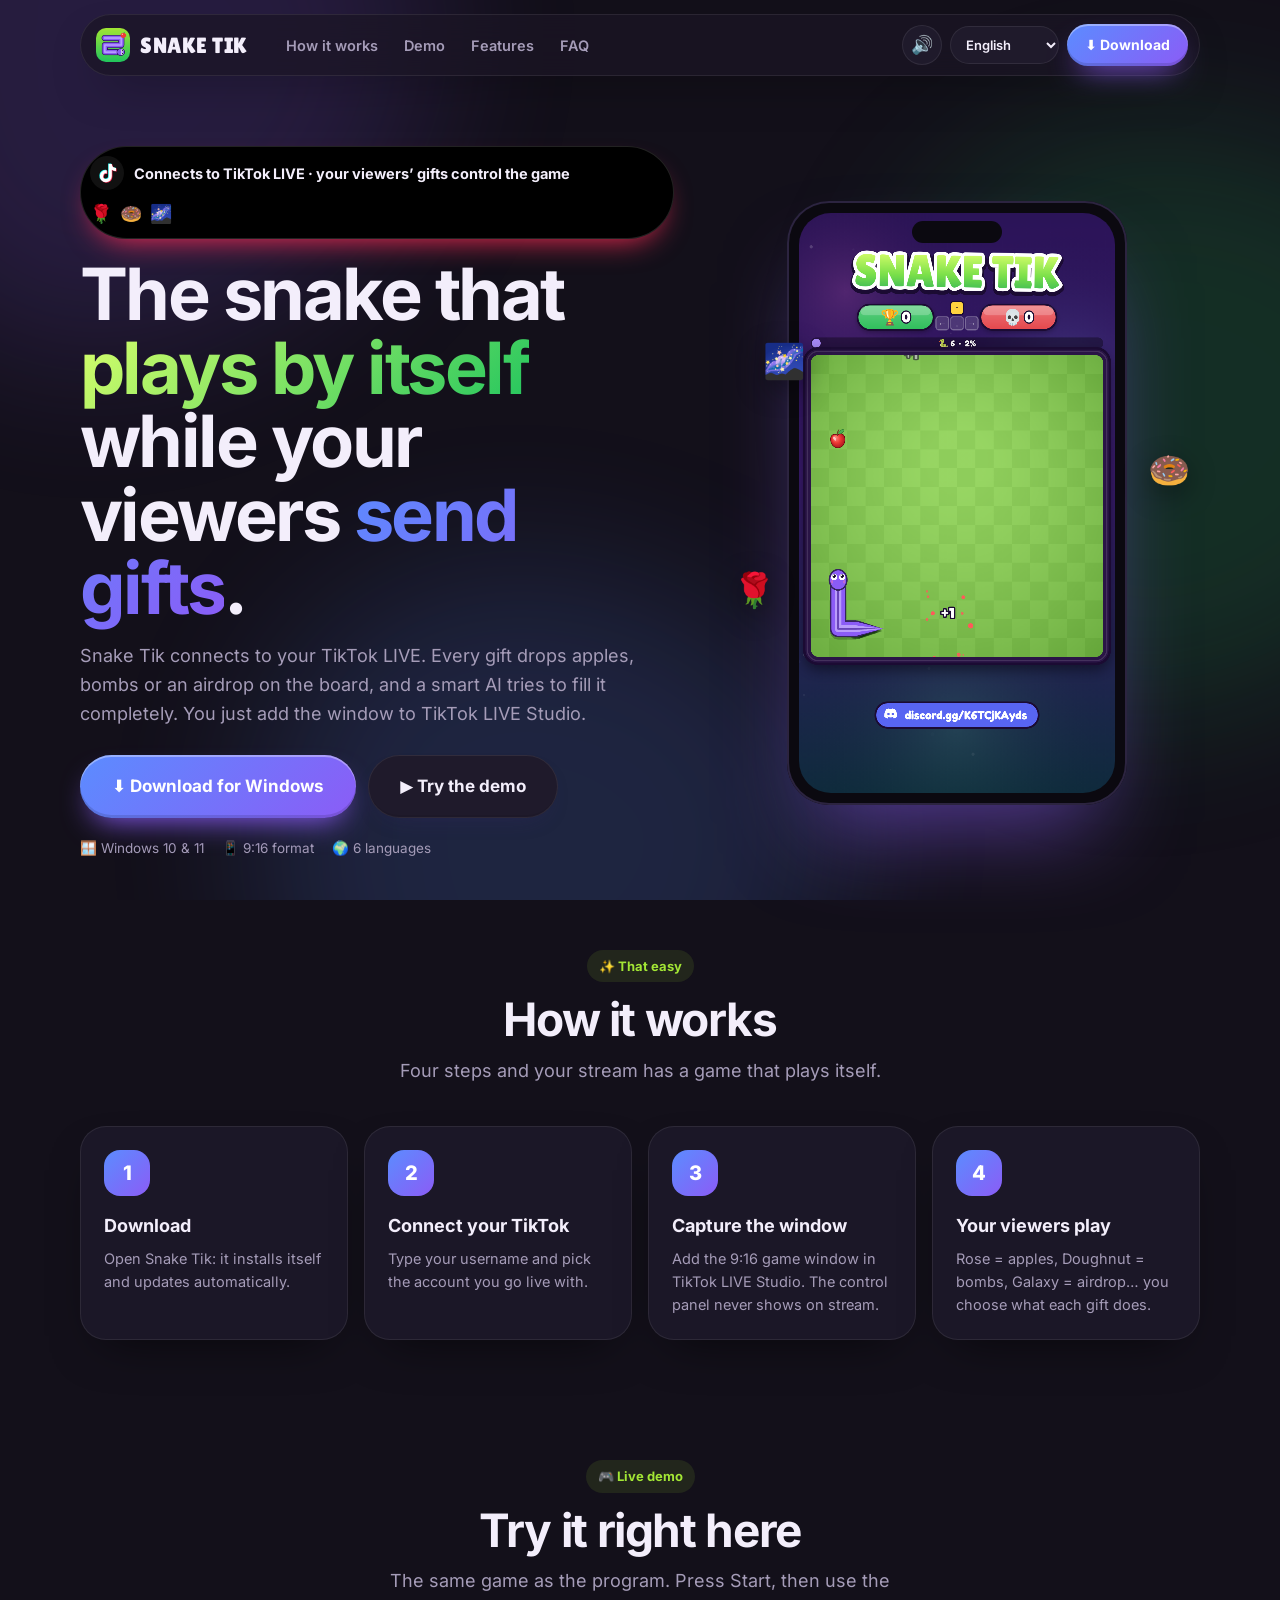
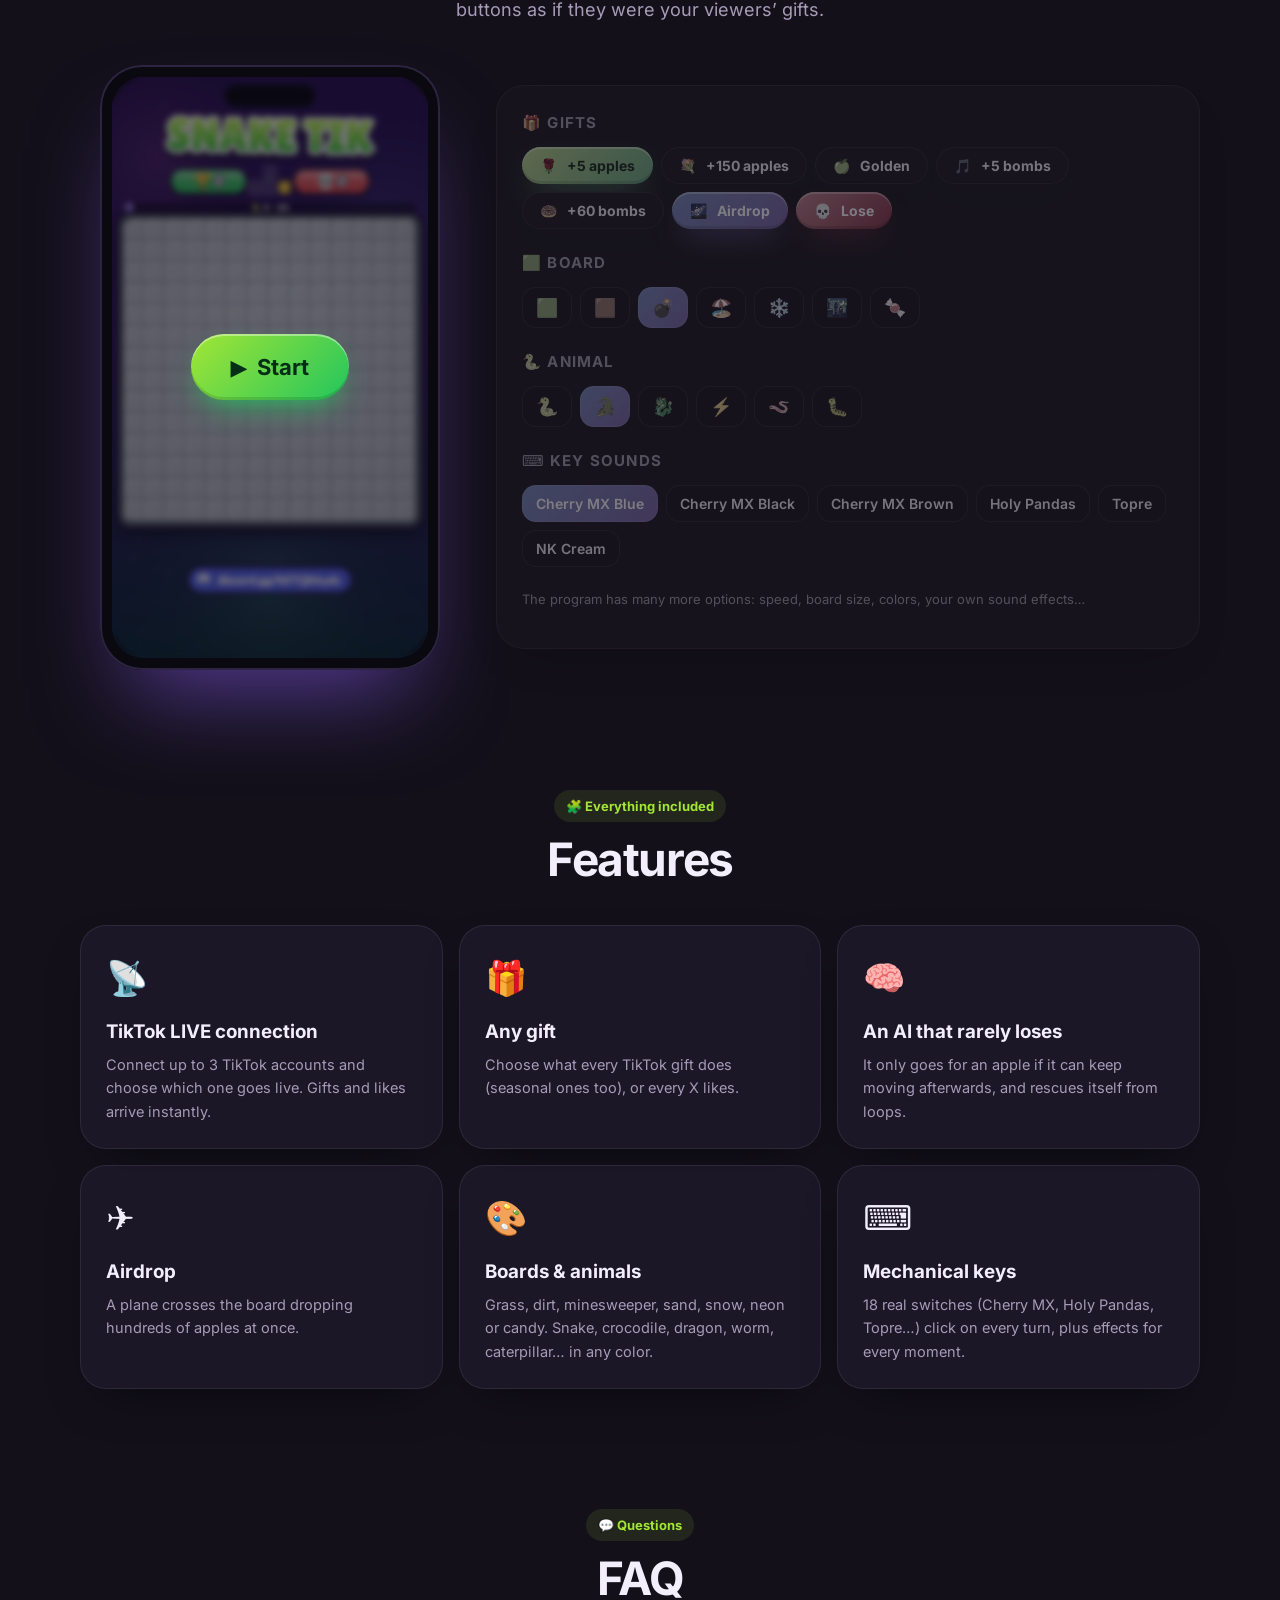
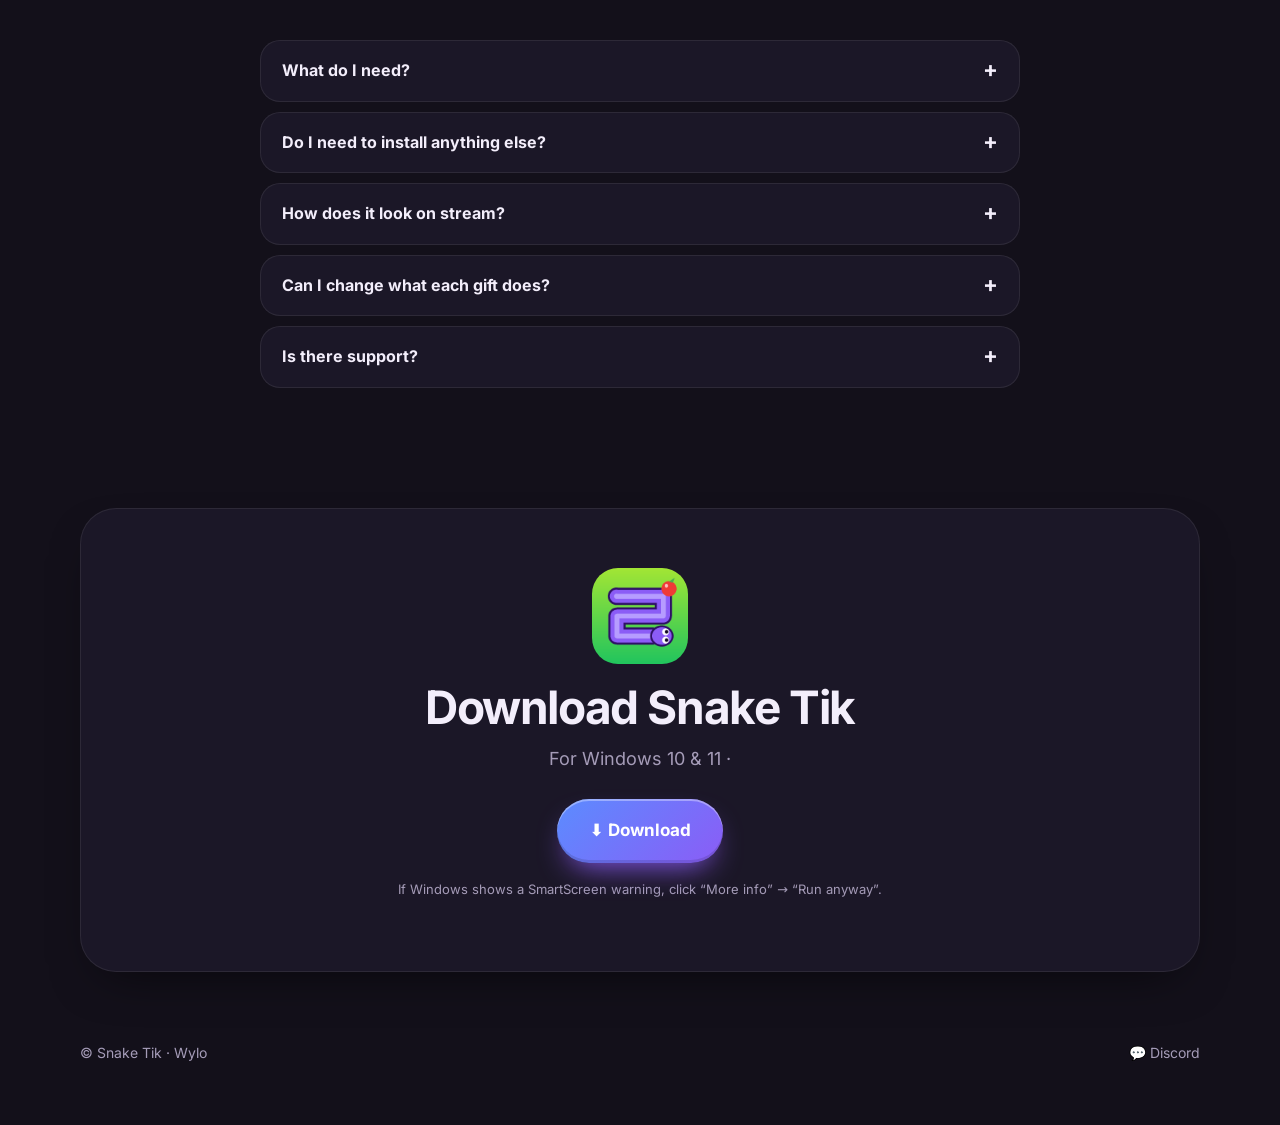
==== commit cda8d160: "Bombas se comen, nuevos diseños de animales y cola en pico Co-Authored-By: Claude Opus 5.5 <noreply@" ====
--- a/index.html
+++ b/index.html
@@ -7,7 +7,7 @@
 <meta name="description" content="Snake Tik connects to your TikTok LIVE: your viewers' gifts drop apples, bombs or an airdrop on the board while the snake plays by itself. For Windows.">
 <link rel="icon" href="/favicon.ico">
 <meta property="og:title" content="Snake Tik"><meta property="og:description" content="The snake game controlled by your TikTok LIVE gifts."><meta property="og:image" content="/img/logo.png">
-<link rel="stylesheet" href="/styles.css?v=101">
+<link rel="stylesheet" href="/styles.css?v=102">
 </head>
 <body>
 <div class="blobs"><i></i><i></i><i></i></div>
@@ -115,11 +115,11 @@
 
 <div class="wrap"><footer><span>© Snake Tik · Wylo</span><span><a href="https://discord.gg/K6TCjKAyds" target="_blank" rel="noopener">💬 Discord</a></span></footer></div>
 
-<script src="/ui/snake-core.js?v=101"></script>
-<script src="/ui/sfx.js?v=101"></script>
-<script src="/ui/i18n.js?v=101"></script>
-<script src="/ui/render.js?v=101"></script>
-<script src="/i18n-web.js?v=101"></script>
-<script src="/main.js?v=101"></script>
+<script src="/ui/snake-core.js?v=102"></script>
+<script src="/ui/sfx.js?v=102"></script>
+<script src="/ui/i18n.js?v=102"></script>
+<script src="/ui/render.js?v=102"></script>
+<script src="/i18n-web.js?v=102"></script>
+<script src="/main.js?v=102"></script>
 </body>
 </html>
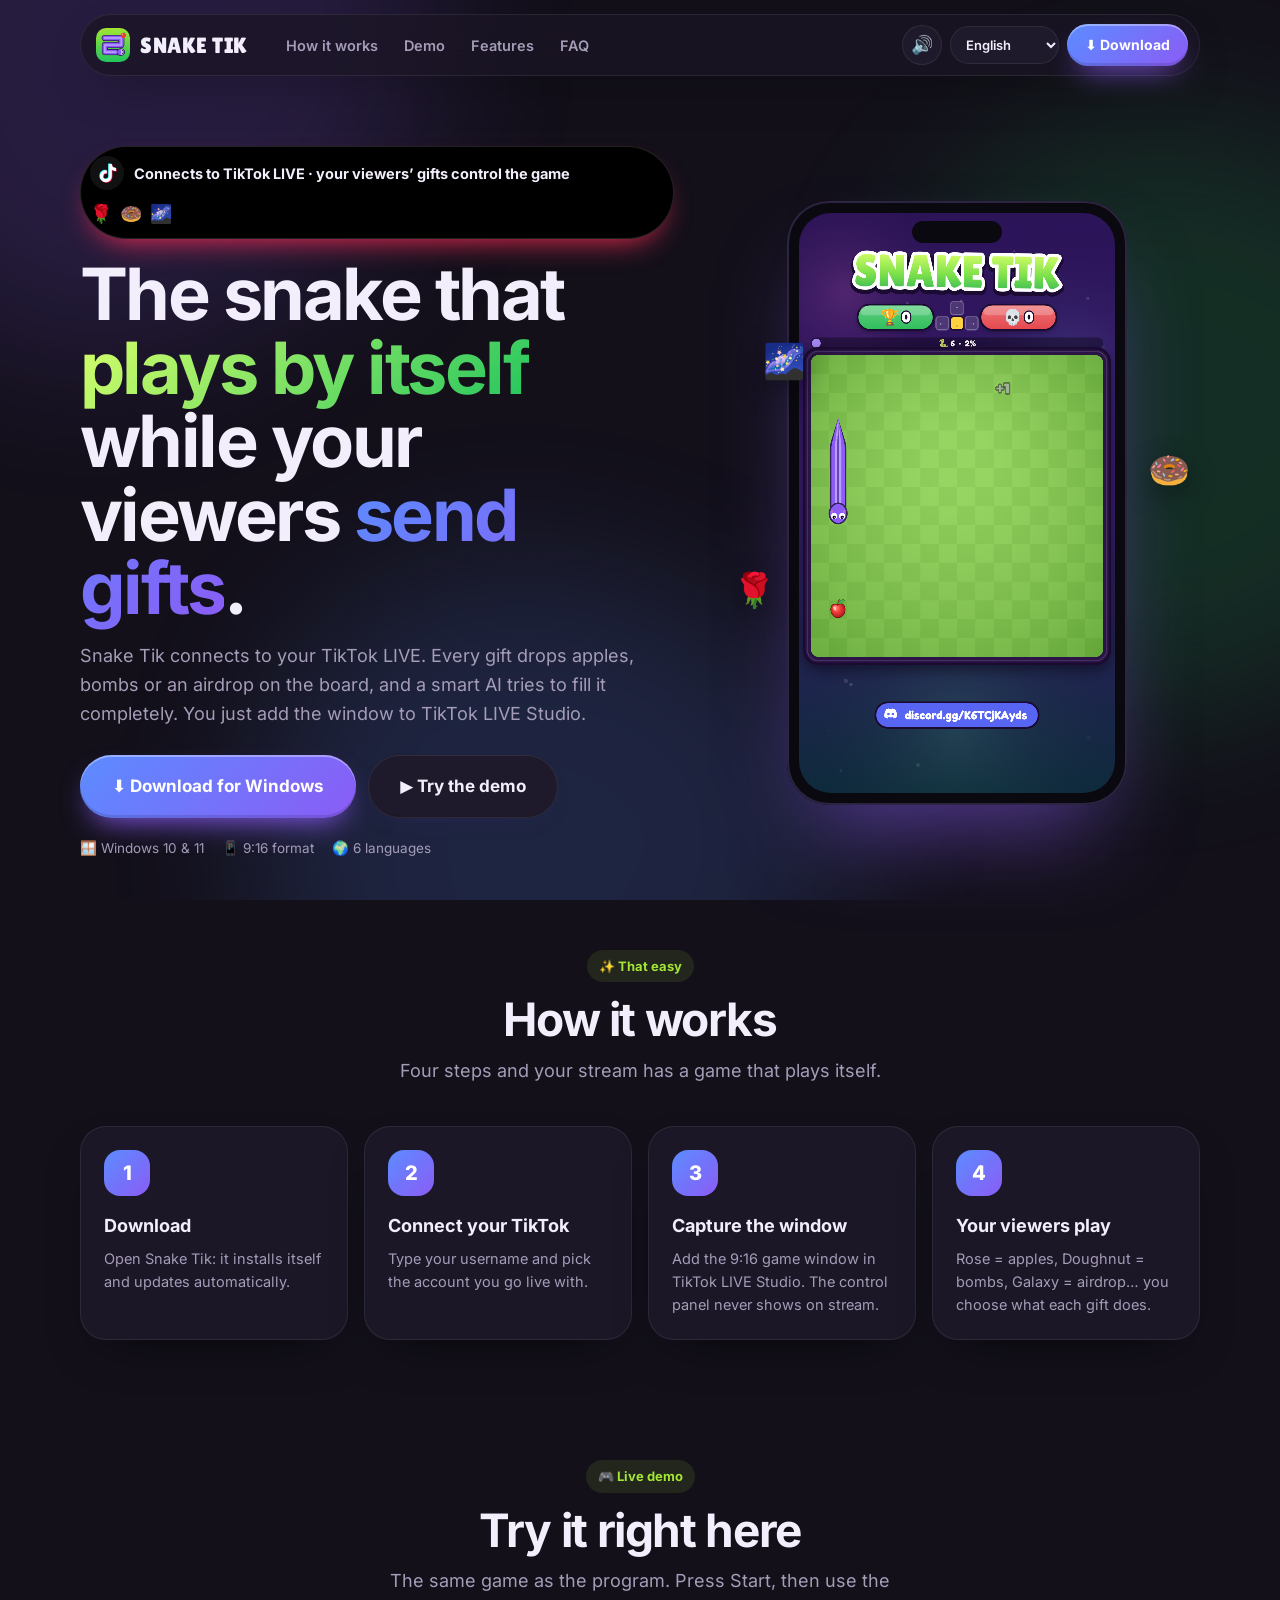
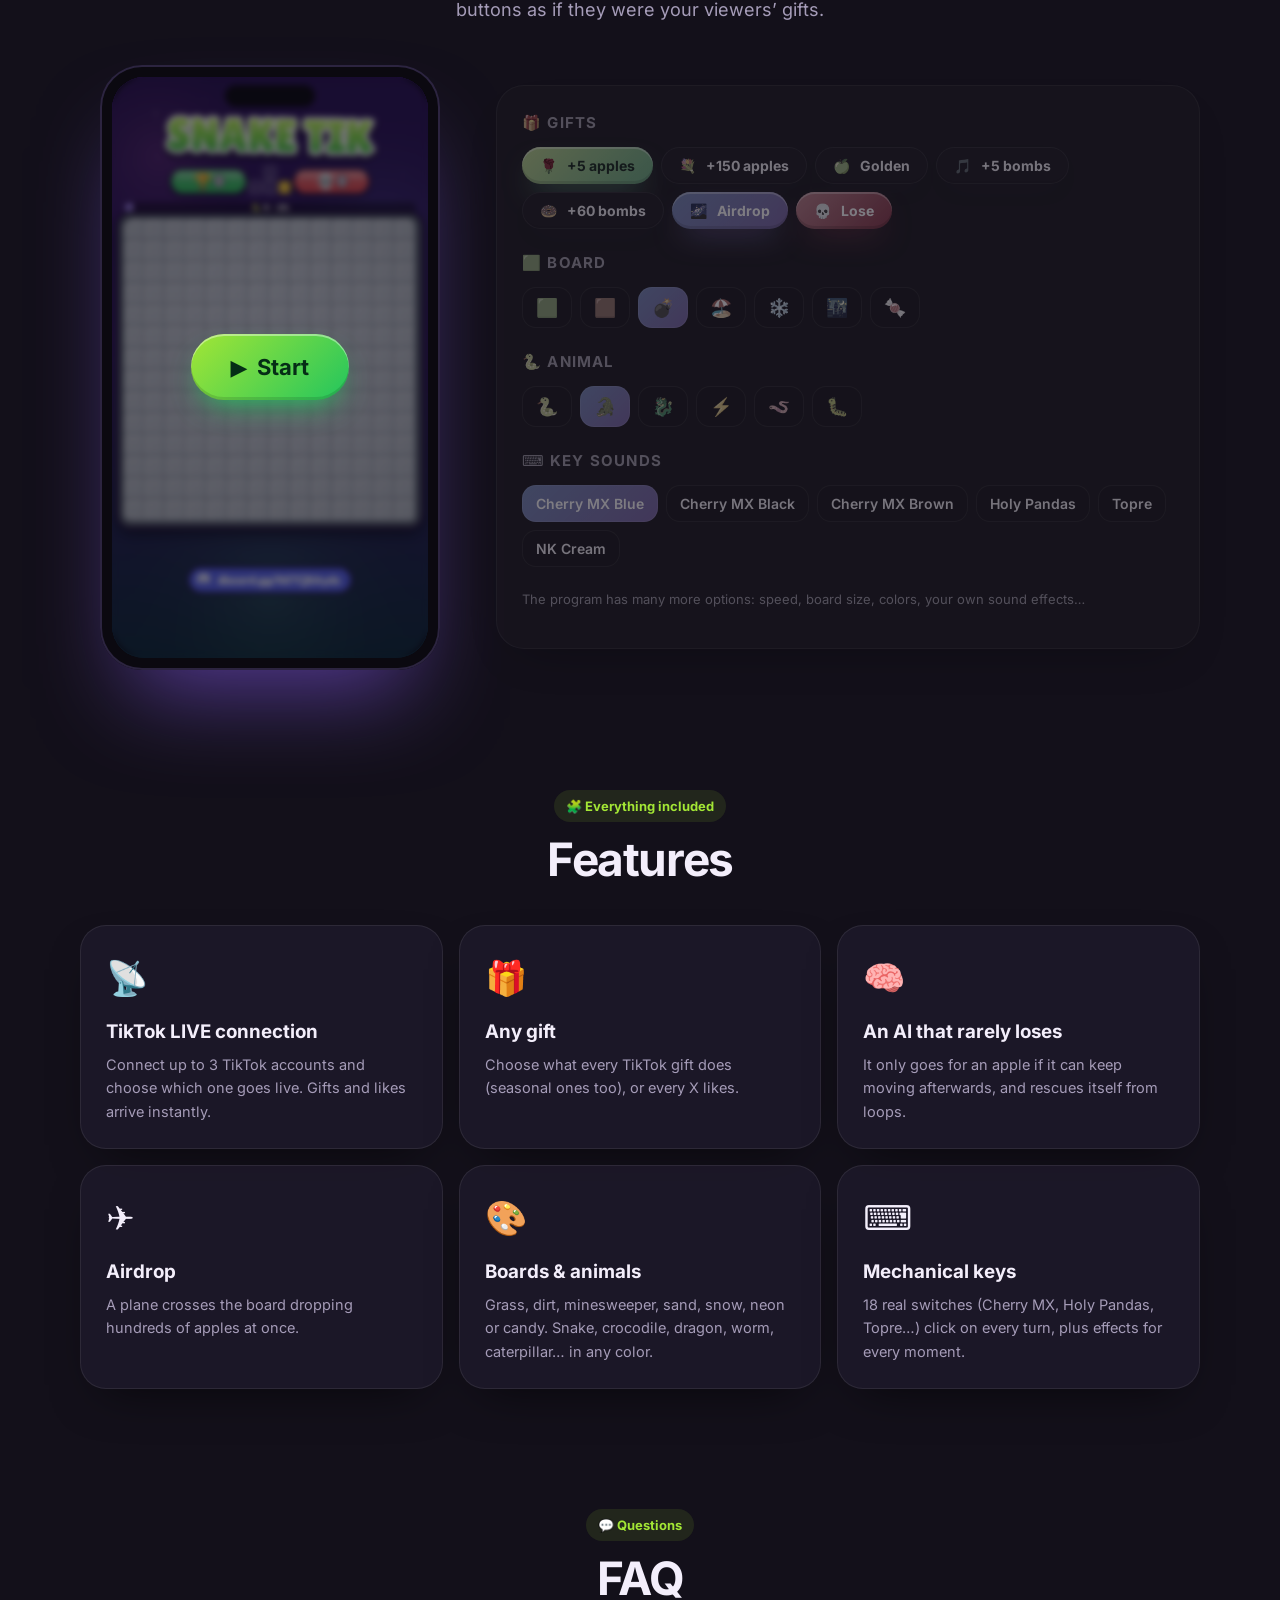
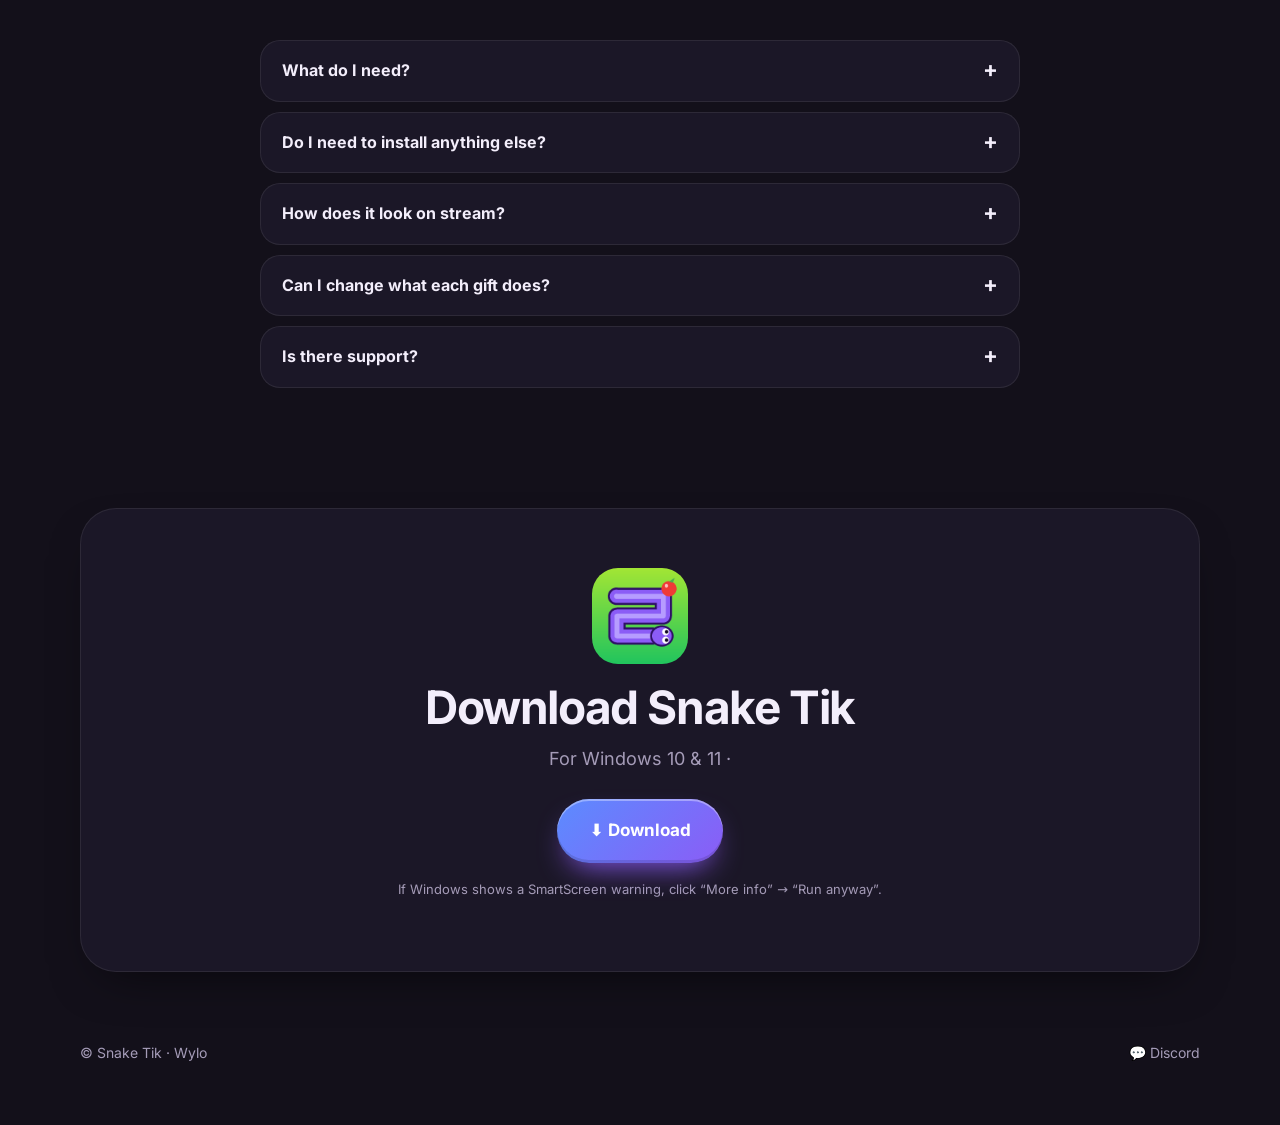
==== commit 576a13d6: "Bloques morados arreglados, título opcional y piezas movibles Co-Authored-By: Claude Opus 5.5 <norep" ====
--- a/index.html
+++ b/index.html
@@ -7,7 +7,7 @@
 <meta name="description" content="Snake Tik connects to your TikTok LIVE: your viewers' gifts drop apples, bombs or an airdrop on the board while the snake plays by itself. For Windows.">
 <link rel="icon" href="/favicon.ico">
 <meta property="og:title" content="Snake Tik"><meta property="og:description" content="The snake game controlled by your TikTok LIVE gifts."><meta property="og:image" content="/img/logo.png">
-<link rel="stylesheet" href="/styles.css?v=102">
+<link rel="stylesheet" href="/styles.css?v=103">
 </head>
 <body>
 <div class="blobs"><i></i><i></i><i></i></div>
@@ -115,11 +115,11 @@
 
 <div class="wrap"><footer><span>© Snake Tik · Wylo</span><span><a href="https://discord.gg/K6TCjKAyds" target="_blank" rel="noopener">💬 Discord</a></span></footer></div>
 
-<script src="/ui/snake-core.js?v=102"></script>
-<script src="/ui/sfx.js?v=102"></script>
-<script src="/ui/i18n.js?v=102"></script>
-<script src="/ui/render.js?v=102"></script>
-<script src="/i18n-web.js?v=102"></script>
-<script src="/main.js?v=102"></script>
+<script src="/ui/snake-core.js?v=103"></script>
+<script src="/ui/sfx.js?v=103"></script>
+<script src="/ui/i18n.js?v=103"></script>
+<script src="/ui/render.js?v=103"></script>
+<script src="/i18n-web.js?v=103"></script>
+<script src="/main.js?v=103"></script>
 </body>
 </html>
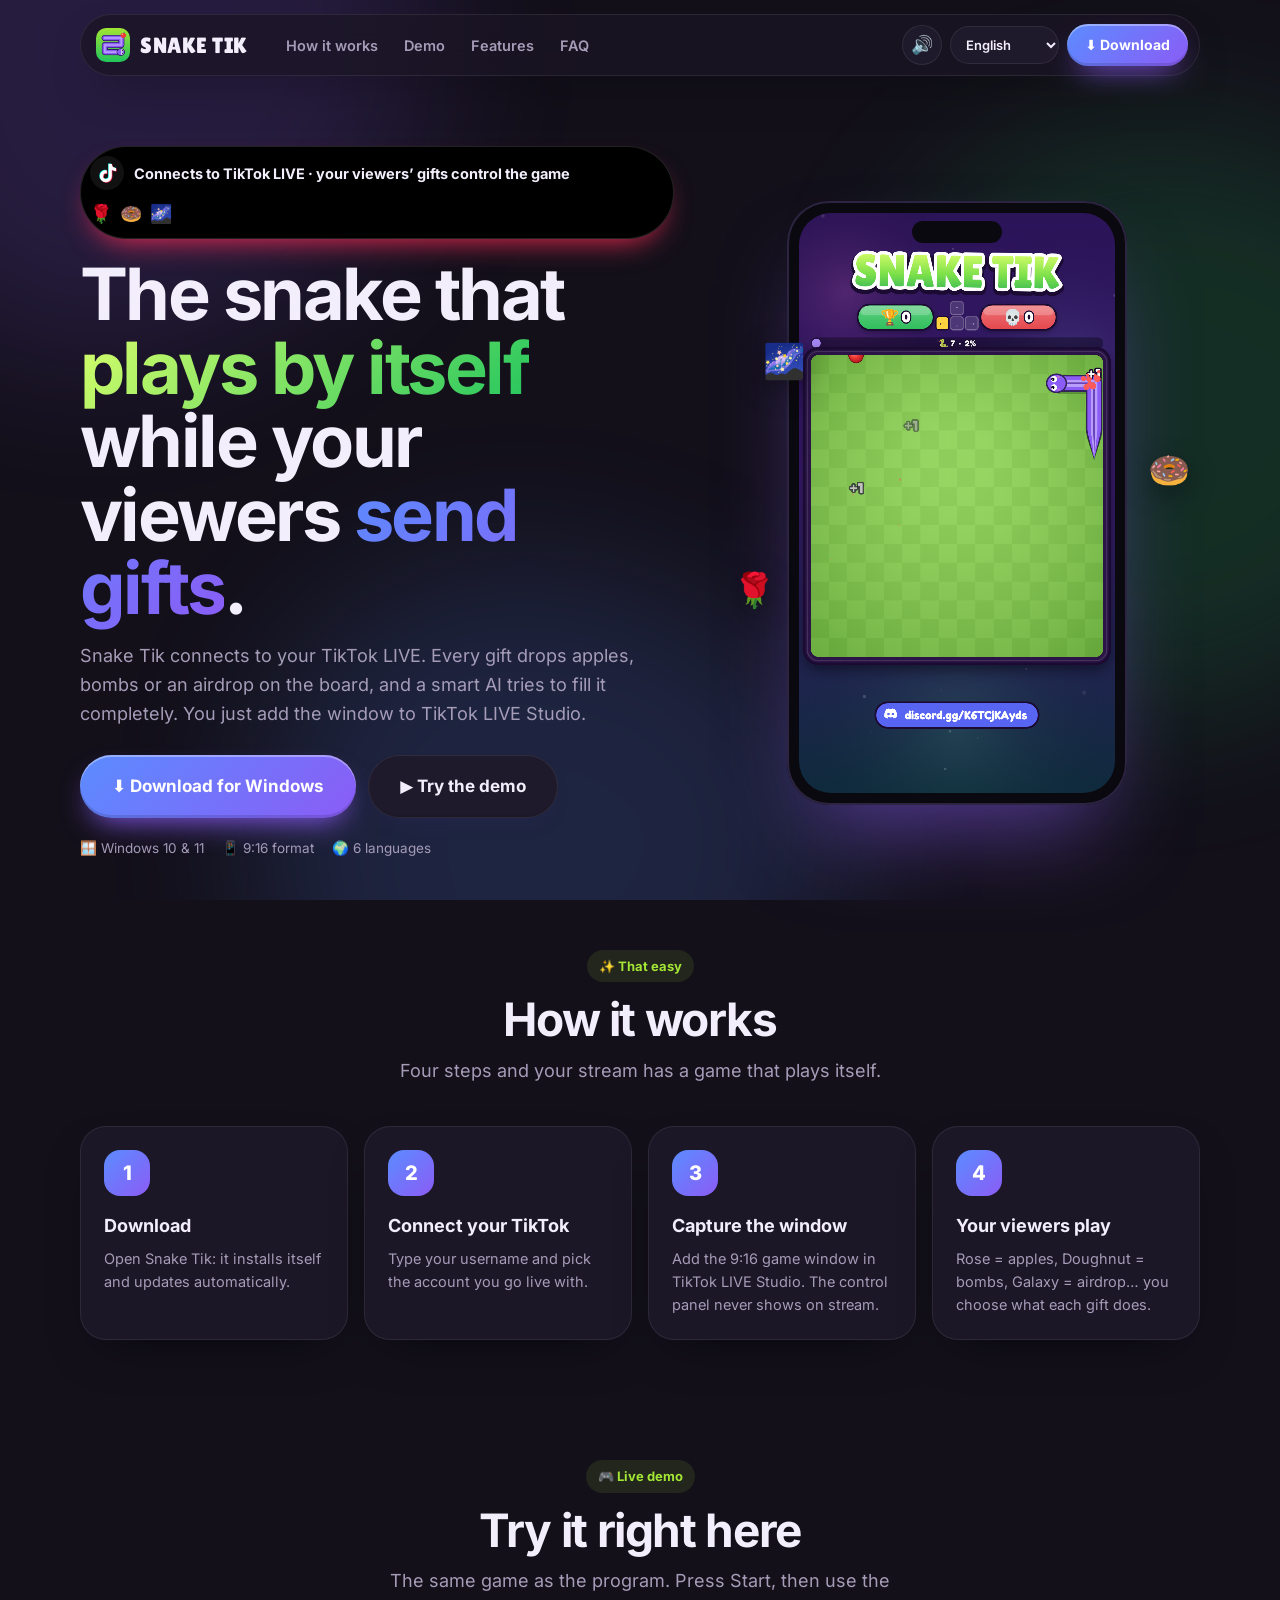
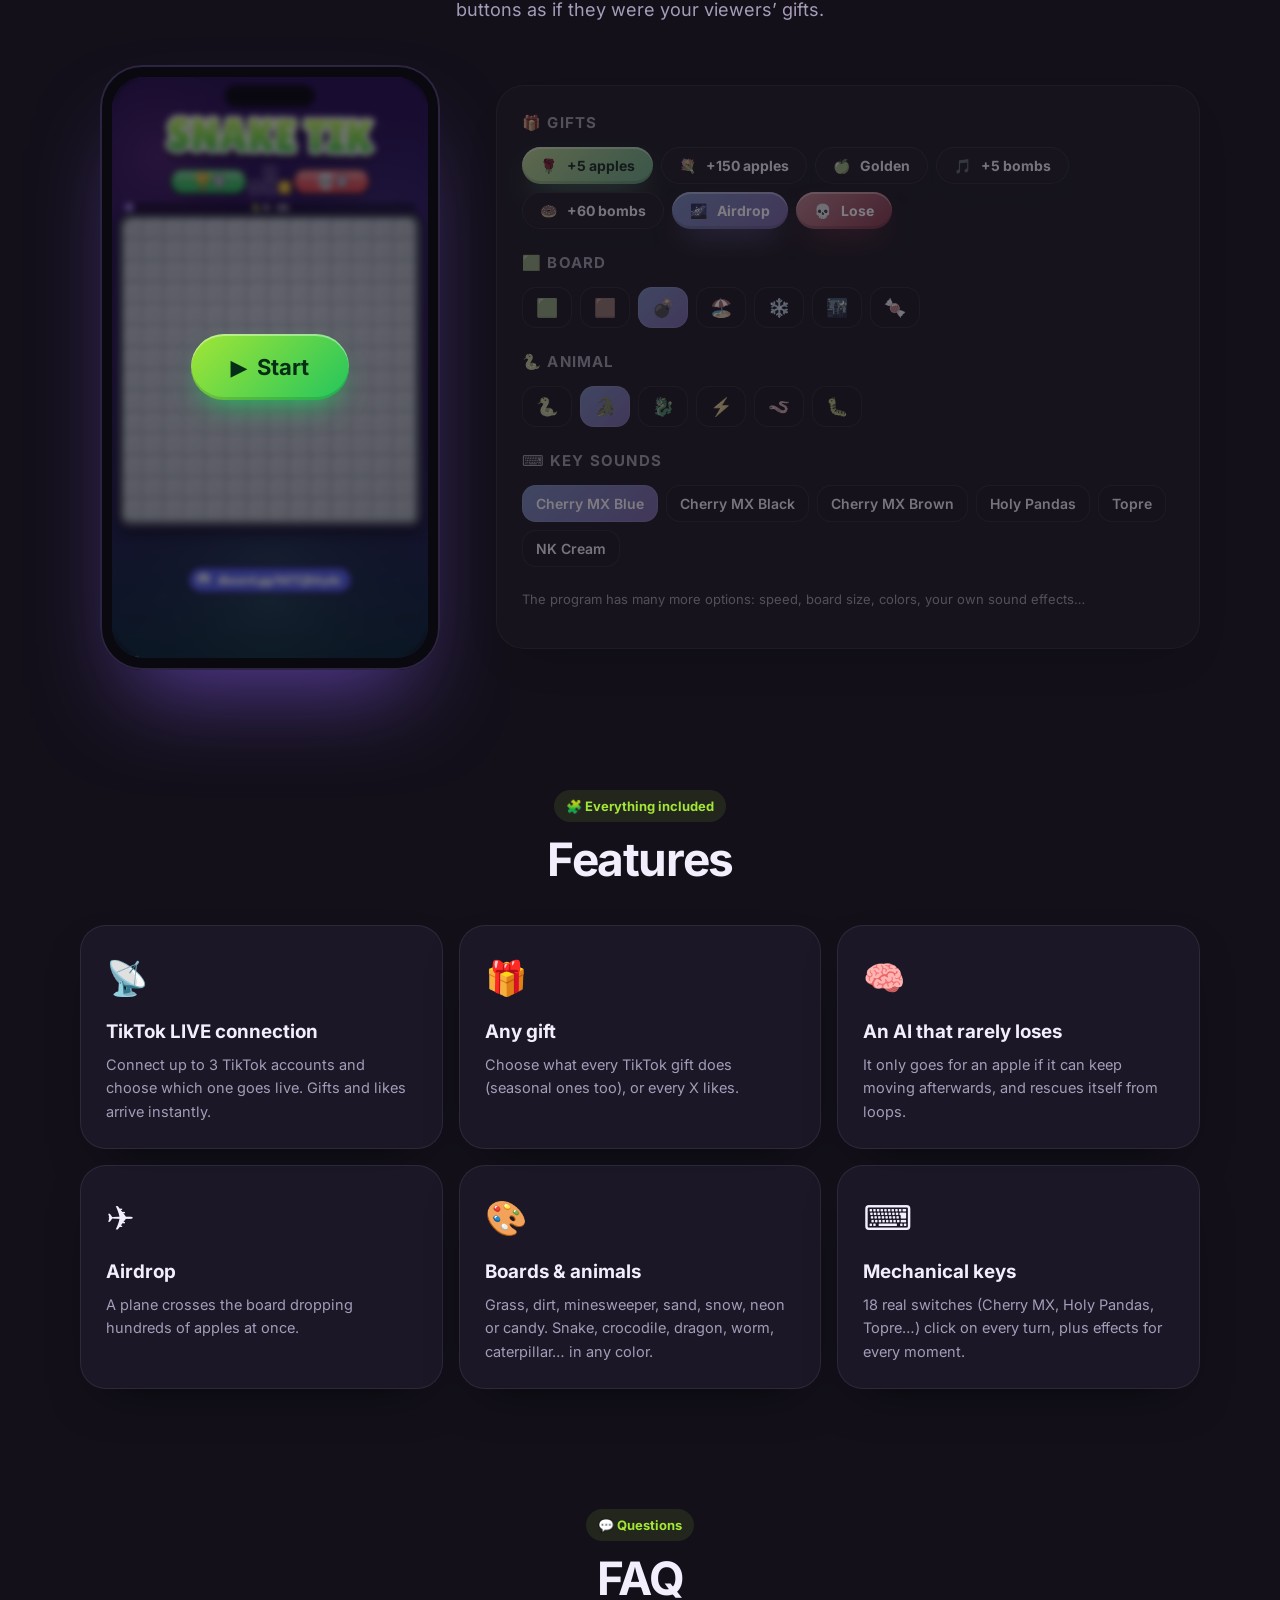
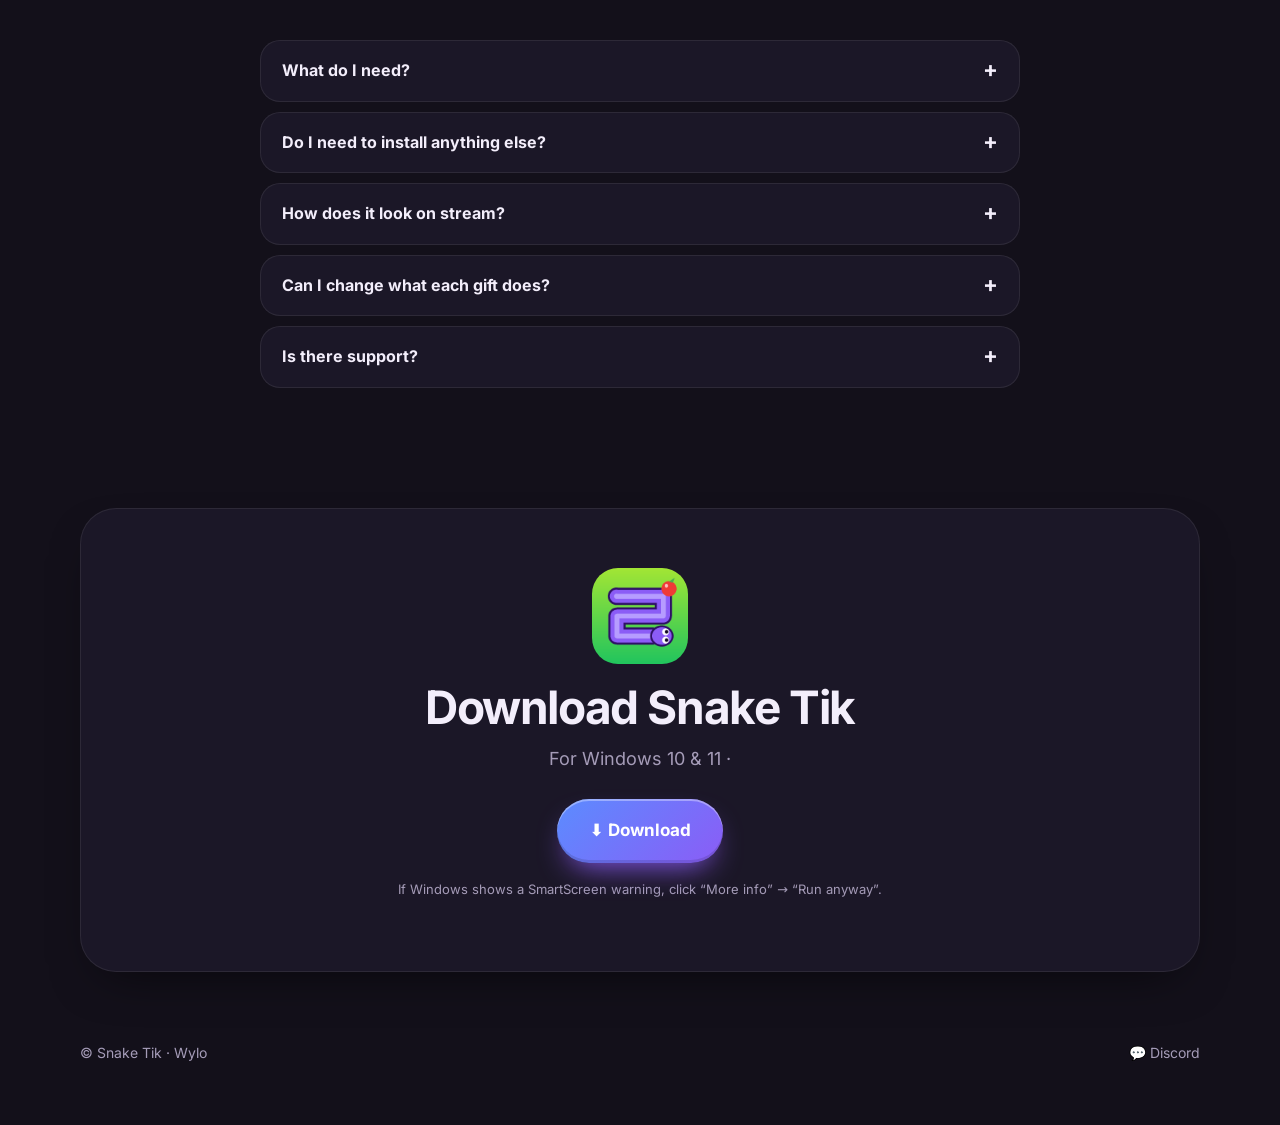
==== commit 05af9385: "Sin cuadros morados por defecto Co-Authored-By: Claude Opus 5.5 <noreply@anthropic.com>" ====
--- a/index.html
+++ b/index.html
@@ -7,7 +7,7 @@
 <meta name="description" content="Snake Tik connects to your TikTok LIVE: your viewers' gifts drop apples, bombs or an airdrop on the board while the snake plays by itself. For Windows.">
 <link rel="icon" href="/favicon.ico">
 <meta property="og:title" content="Snake Tik"><meta property="og:description" content="The snake game controlled by your TikTok LIVE gifts."><meta property="og:image" content="/img/logo.png">
-<link rel="stylesheet" href="/styles.css?v=103">
+<link rel="stylesheet" href="/styles.css?v=104">
 </head>
 <body>
 <div class="blobs"><i></i><i></i><i></i></div>
@@ -115,11 +115,11 @@
 
 <div class="wrap"><footer><span>© Snake Tik · Wylo</span><span><a href="https://discord.gg/K6TCjKAyds" target="_blank" rel="noopener">💬 Discord</a></span></footer></div>
 
-<script src="/ui/snake-core.js?v=103"></script>
-<script src="/ui/sfx.js?v=103"></script>
-<script src="/ui/i18n.js?v=103"></script>
-<script src="/ui/render.js?v=103"></script>
-<script src="/i18n-web.js?v=103"></script>
-<script src="/main.js?v=103"></script>
+<script src="/ui/snake-core.js?v=104"></script>
+<script src="/ui/sfx.js?v=104"></script>
+<script src="/ui/i18n.js?v=104"></script>
+<script src="/ui/render.js?v=104"></script>
+<script src="/i18n-web.js?v=104"></script>
+<script src="/main.js?v=104"></script>
 </body>
 </html>
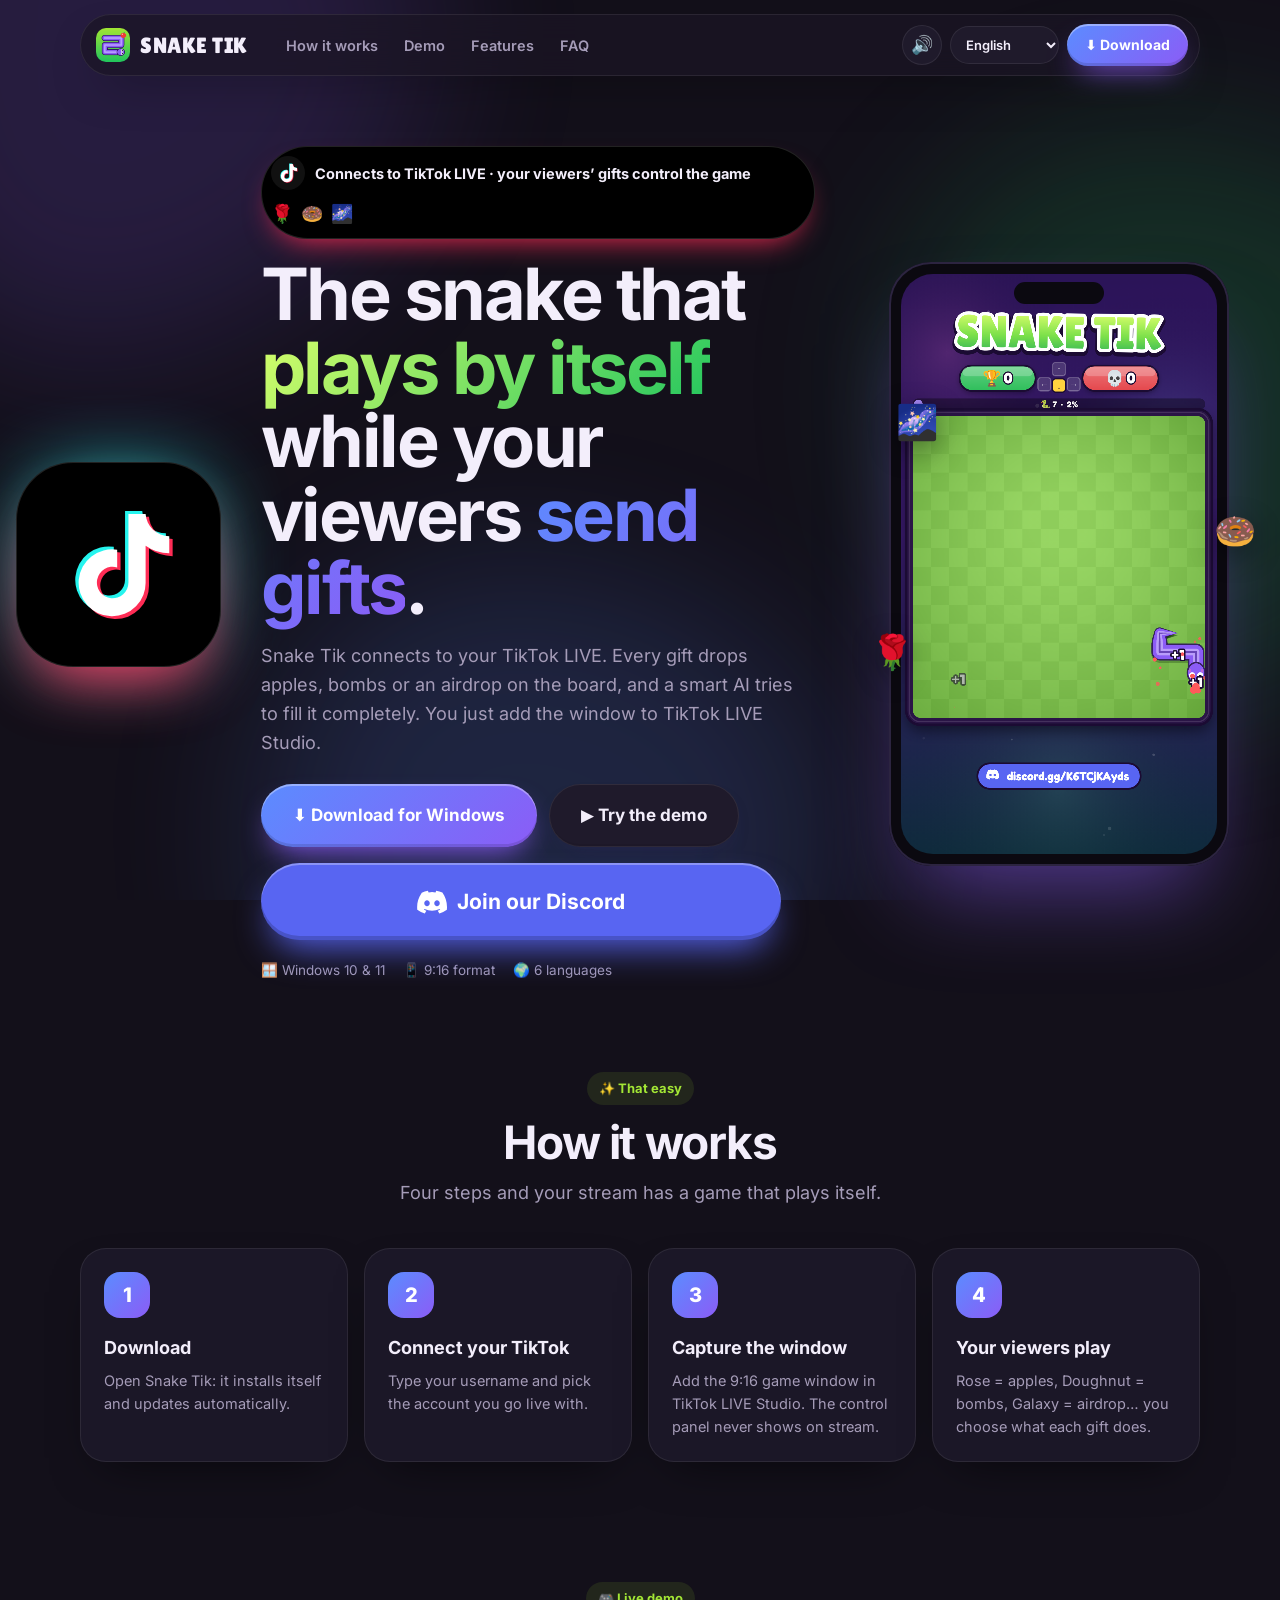
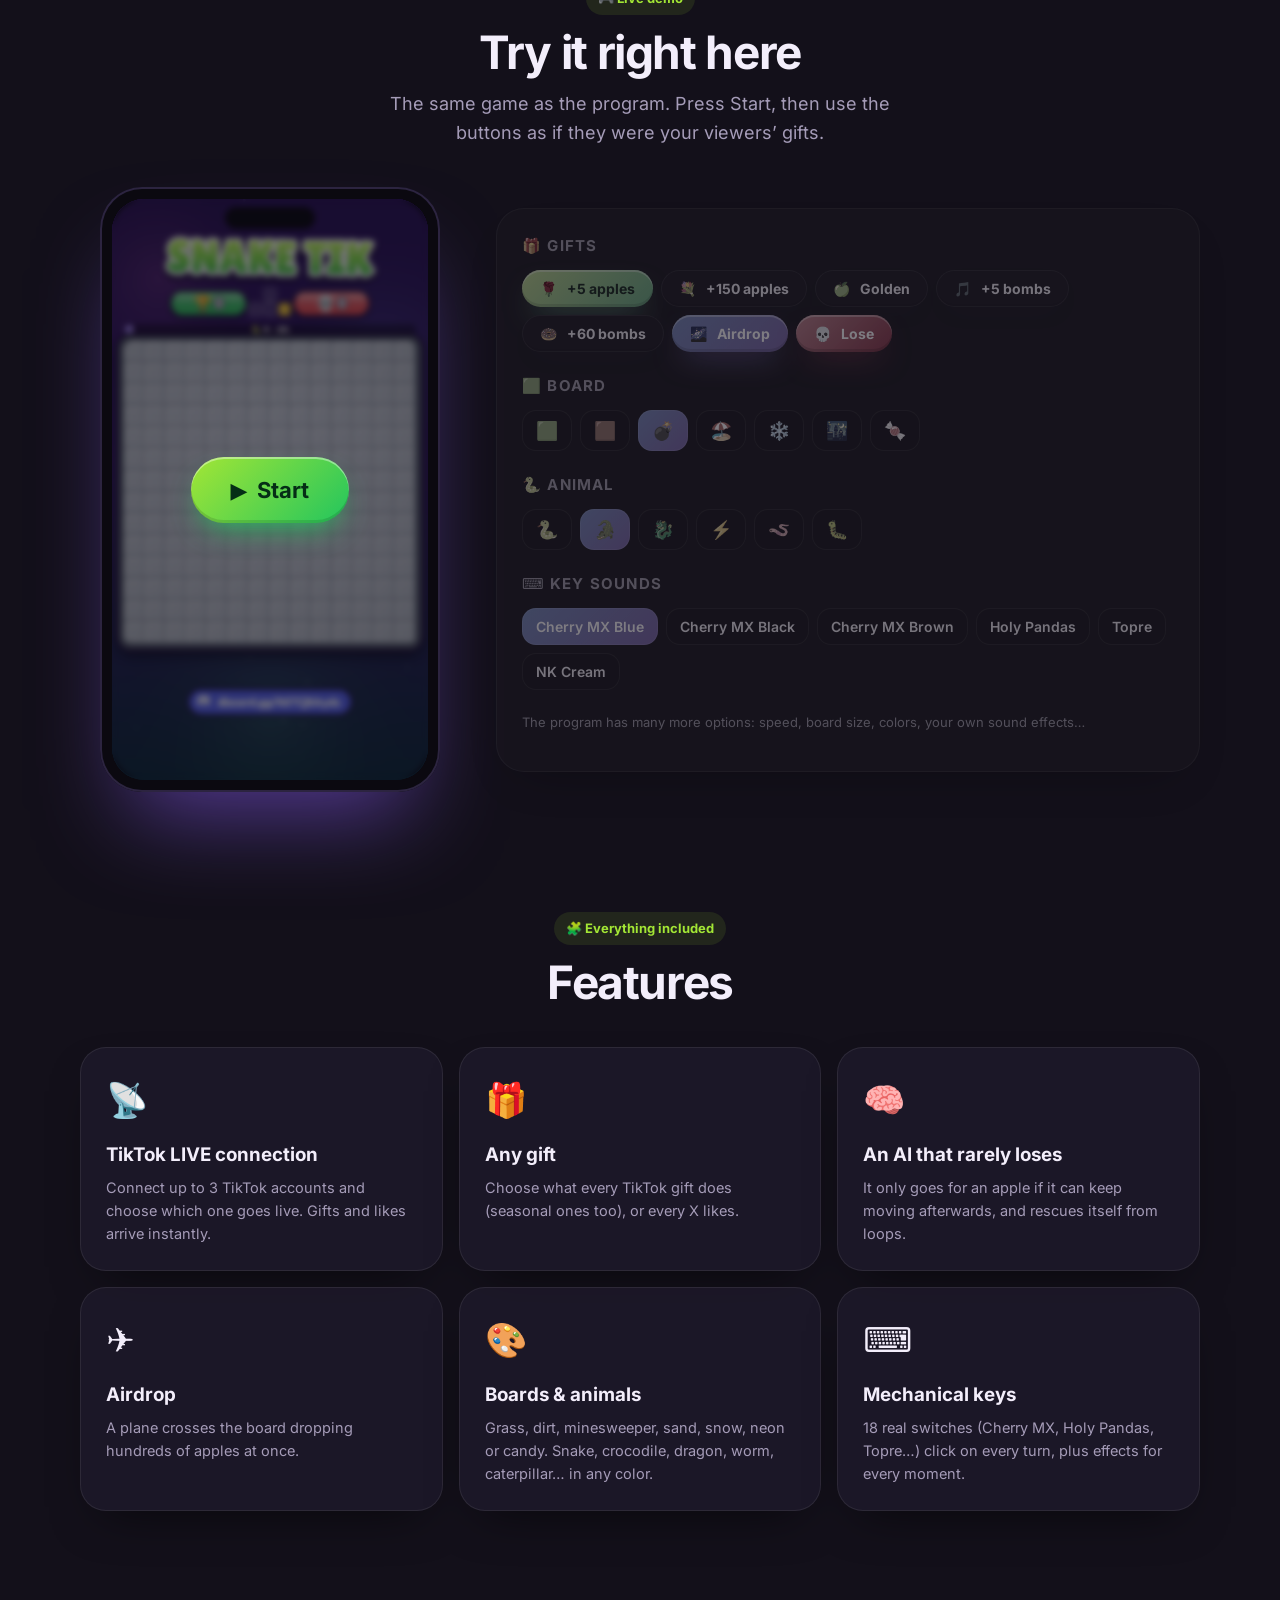
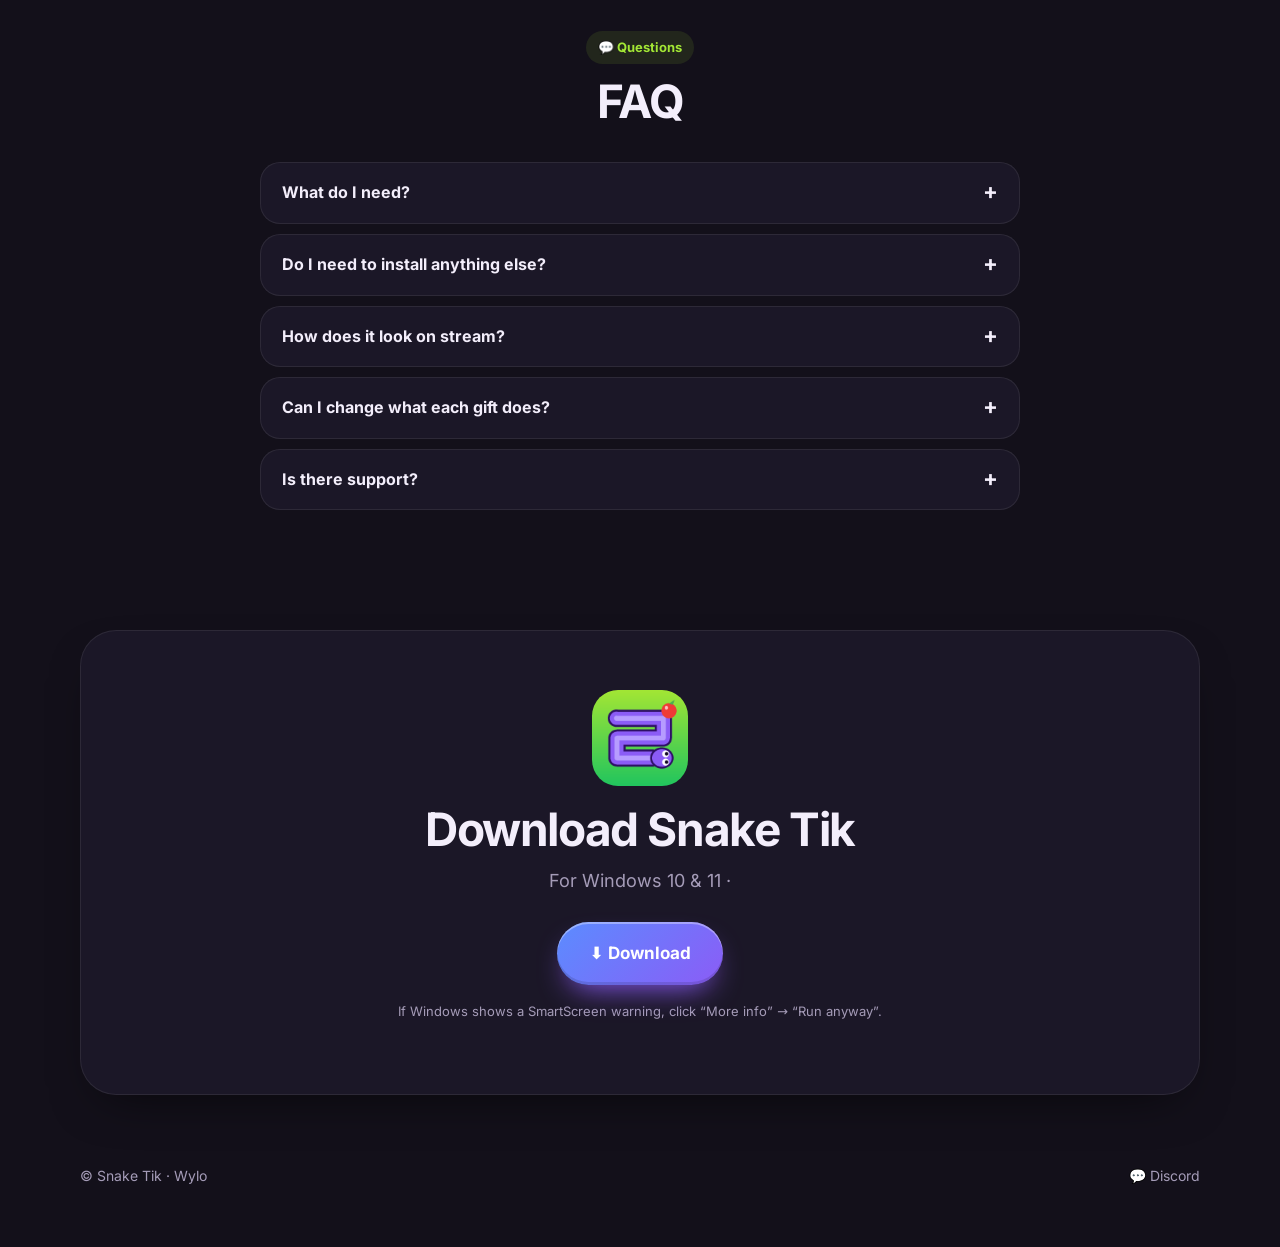
==== commit 42708fce: "Web: botón grande de Discord y logo de TikTok grande en el hero Co-Authored-By: Claude Opus 5.5 <nor" ====
--- a/index.html
+++ b/index.html
@@ -7,7 +7,7 @@
 <meta name="description" content="Snake Tik connects to your TikTok LIVE: your viewers' gifts drop apples, bombs or an airdrop on the board while the snake plays by itself. For Windows.">
 <link rel="icon" href="/favicon.ico">
 <meta property="og:title" content="Snake Tik"><meta property="og:description" content="The snake game controlled by your TikTok LIVE gifts."><meta property="og:image" content="/img/logo.png">
-<link rel="stylesheet" href="/styles.css?v=104">
+<link rel="stylesheet" href="/styles.css?v=105">
 </head>
 <body>
 <div class="blobs"><i></i><i></i><i></i></div>
@@ -22,6 +22,7 @@
 </nav>
 
 <header class="wrap hero" id="top">
+  <div class="tt-big reveal" aria-hidden="true"><svg viewBox="0 0 48 48"><path fill="#25F4EE" d="M33.6 6h-6.1v24.4a5.6 5.6 0 1 1-4-5.4v-6.3A11.9 11.9 0 1 0 33.6 30V17.3a14.6 14.6 0 0 0 8.4 2.7v-6.1A8.4 8.4 0 0 1 33.6 6z" transform="translate(-1.2 -1)"/><path fill="#FE2C55" d="M33.6 6h-6.1v24.4a5.6 5.6 0 1 1-4-5.4v-6.3A11.9 11.9 0 1 0 33.6 30V17.3a14.6 14.6 0 0 0 8.4 2.7v-6.1A8.4 8.4 0 0 1 33.6 6z" transform="translate(1.2 1)"/><path fill="#fff" d="M33.6 6h-6.1v24.4a5.6 5.6 0 1 1-4-5.4v-6.3A11.9 11.9 0 1 0 33.6 30V17.3a14.6 14.6 0 0 0 8.4 2.7v-6.1A8.4 8.4 0 0 1 33.6 6z"/></svg></div>
   <div class="reveal">
     <div class="tt-badge">
       <svg class="tt" viewBox="0 0 48 48" aria-hidden="true"><path fill="#25F4EE" d="M33.6 6h-6.1v24.4a5.6 5.6 0 1 1-4-5.4v-6.3A11.9 11.9 0 1 0 33.6 30V17.3a14.6 14.6 0 0 0 8.4 2.7v-6.1A8.4 8.4 0 0 1 33.6 6z" transform="translate(-1.2 -1)"/><path fill="#FE2C55" d="M33.6 6h-6.1v24.4a5.6 5.6 0 1 1-4-5.4v-6.3A11.9 11.9 0 1 0 33.6 30V17.3a14.6 14.6 0 0 0 8.4 2.7v-6.1A8.4 8.4 0 0 1 33.6 6z" transform="translate(1.2 1)"/><path fill="#fff" d="M33.6 6h-6.1v24.4a5.6 5.6 0 1 1-4-5.4v-6.3A11.9 11.9 0 1 0 33.6 30V17.3a14.6 14.6 0 0 0 8.4 2.7v-6.1A8.4 8.4 0 0 1 33.6 6z"/></svg>
@@ -34,6 +35,10 @@
       <a class="btn btn-primary btn-lg jelly dl" href="/download"><span data-t="downloadWin"></span></a>
       <a class="btn btn-ghost btn-lg jelly" href="#demo" data-t="tryDemo"></a>
     </div>
+    <a class="btn btn-discord jelly" href="https://discord.gg/K6TCjKAyds" target="_blank" rel="noopener">
+      <svg viewBox="0 0 24 24" aria-hidden="true"><path fill="currentColor" d="M20.3 4.4A19.8 19.8 0 0 0 15.4 3l-.6 1.3a18.3 18.3 0 0 0-5.5 0L8.7 3a19.7 19.7 0 0 0-4.9 1.5C.6 9.1-.2 13.6.2 18.1a19.9 19.9 0 0 0 6 3l1.3-2.1a13 13 0 0 1-2-1l.5-.4a14.2 14.2 0 0 0 12.1 0l.5.4a13 13 0 0 1-2 1l1.3 2.1a19.9 19.9 0 0 0 6-3c.5-5.2-.9-9.7-3.6-13.7zM8 15.3c-1.2 0-2.2-1.1-2.2-2.4s1-2.4 2.2-2.4 2.2 1.1 2.2 2.4-1 2.4-2.2 2.4zm8 0c-1.2 0-2.2-1.1-2.2-2.4s1-2.4 2.2-2.4 2.2 1.1 2.2 2.4-1 2.4-2.2 2.4z"/></svg>
+      <span data-t="joinDiscord"></span>
+    </a>
     <div class="meta"><span data-t="metaWin"></span><span data-t="meta916"></span><span data-t="metaLang"></span></div>
   </div>
   <div class="reveal" style="position:relative">
--- a/styles.css
+++ b/styles.css
@@ -149,3 +149,15 @@
 .chip { font-size: 18px; }
 #dKeys .chip { font-size: 14px; }
 @media (max-width: 900px) { .lang { display: none; } }
+
+/* ---------- logo de TikTok grande + botón de Discord ---------- */
+.hero { grid-template-columns: auto 1.15fr .85fr; width: min(1380px, calc(100% - 32px)); }
+.tt-big { width: clamp(150px, 16vw, 230px); aspect-ratio: 1; border-radius: 28%; background: #000; display: grid; place-items: center; align-self: center;
+  box-shadow: inset 0 0 0 1px #ffffff22, 0 30px 60px -20px #fe2c55, 0 0 80px -20px #25f4ee; animation: ttFloat 5s ease-in-out infinite; }
+.tt-big svg { width: 66%; height: 66%; }
+@keyframes ttFloat { 50% { transform: translateY(-12px) rotate(-3deg); } }
+.btn-discord { display: flex; width: 100%; max-width: 520px; margin-top: 16px; padding: 22px 32px; font-size: 21px; color: #fff; background: #5865f2;
+  box-shadow: inset 0 2px 0 rgba(255,255,255,.3), inset 0 -4px 0 rgba(0,0,0,.18), 0 18px 36px -12px #5865f2; }
+.btn-discord svg { width: 30px; height: 30px; flex: none; }
+@media (max-width: 1180px) { .hero { grid-template-columns: 1.1fr .9fr; } .tt-big { grid-column: 1 / -1; width: 120px; } }
+@media (max-width: 900px) { .hero { grid-template-columns: 1fr; } .tt-big { width: 110px; justify-self: start; } }
